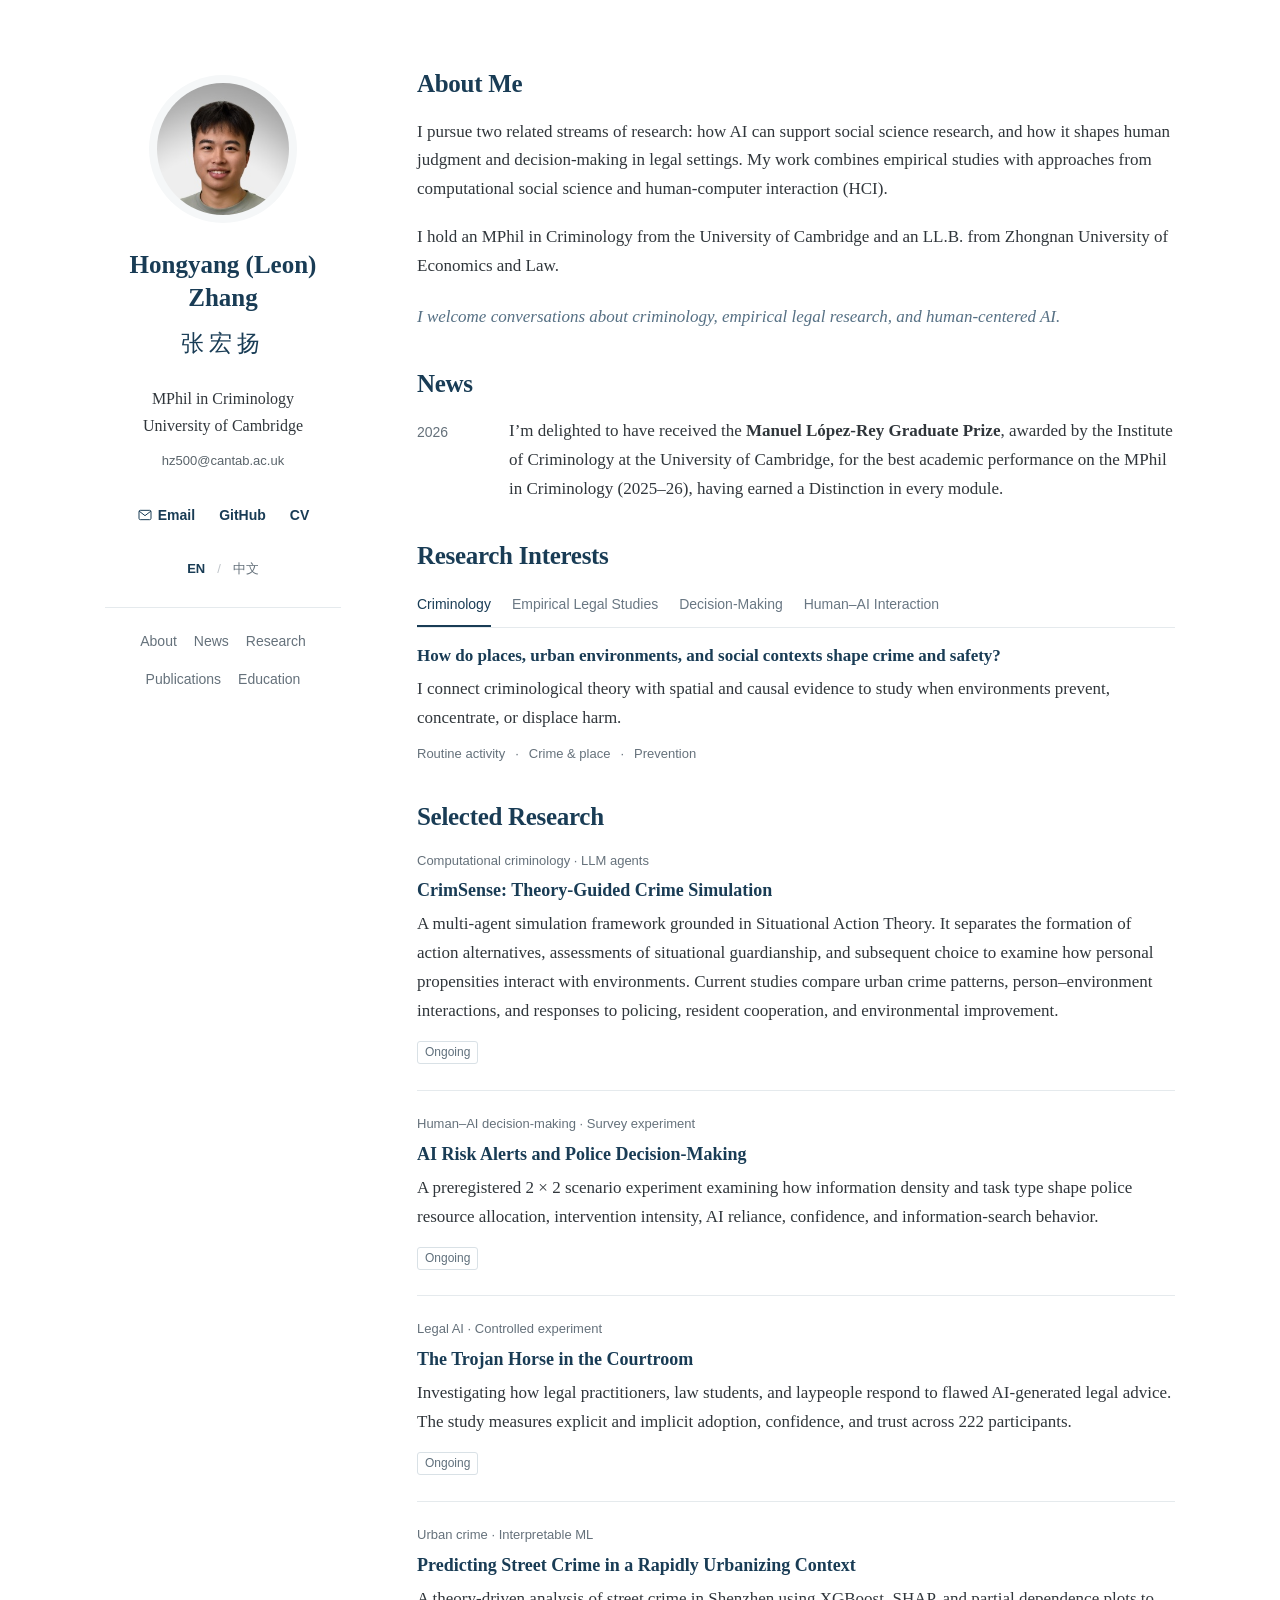
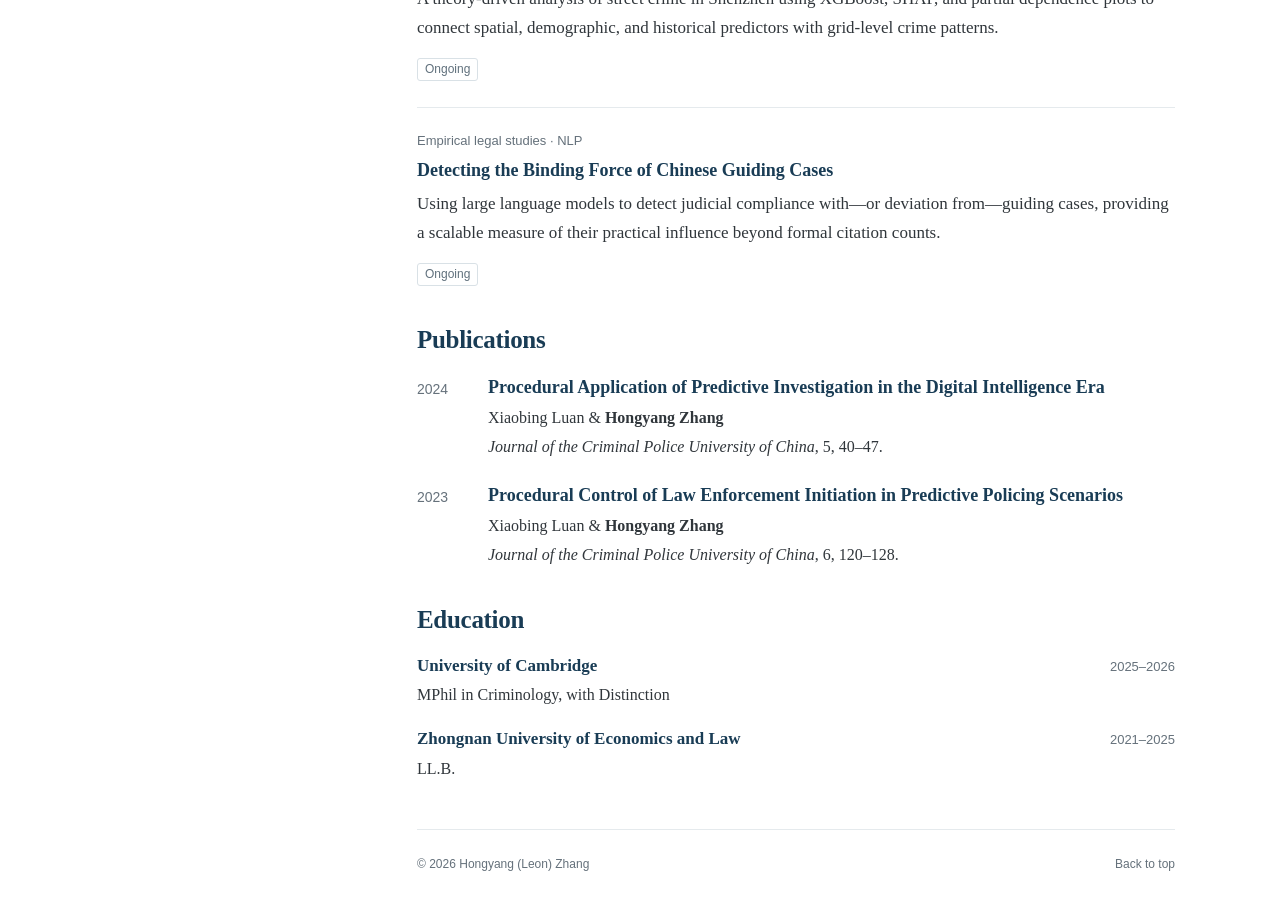
==== index.html @ f6851b29 "Revise research introduction and remove premature CrimSense news" ====
<!doctype html>
<html lang="en">
  <head>
    <meta charset="UTF-8" />
    <meta name="viewport" content="width=device-width, initial-scale=1.0" />
    <meta
      http-equiv="Content-Security-Policy"
      content="default-src 'self'; img-src 'self' data:; style-src 'self'; script-src 'self'; base-uri 'self'; object-src 'none'"
    />
    <meta
      name="description"
      content="Hongyang Leon Zhang (张宏扬), Cambridge MPhil in Criminology. Research in computational criminology, empirical legal studies, and human–AI interaction."
    />
    <meta name="author" content="Hongyang Leon Zhang (张宏扬)" />
    <meta name="robots" content="index, follow" />
    <meta name="theme-color" content="#ffffff" />
    <meta property="og:title" content="Hongyang Leon Zhang (张宏扬) | Academic Homepage" />
    <meta
      property="og:description"
      content="Hongyang Leon Zhang (张宏扬), Cambridge MPhil in Criminology. Research in computational criminology, empirical legal studies, and human–AI interaction."
    />
    <meta property="og:type" content="website" />
    <meta property="og:url" content="https://zhy1126.github.io/Hongyang-Leon-Zhang-Homepage/" />
    <title>Hongyang Leon Zhang (张宏扬) | Academic Homepage</title>
    <link rel="canonical" href="https://zhy1126.github.io/Hongyang-Leon-Zhang-Homepage/" />
    <link rel="icon" href="assets/favicon.svg" type="image/svg+xml" />
    <link rel="stylesheet" href="academic.css?v=20260930-1" />
    <script src="script.js?v=20260930-2" defer></script>
    <script type="application/ld+json">
      {
        "@context": "https://schema.org",
        "@type": "ProfilePage",
        "@id": "https://zhy1126.github.io/Hongyang-Leon-Zhang-Homepage/#profile",
        "url": "https://zhy1126.github.io/Hongyang-Leon-Zhang-Homepage/",
        "name": "Hongyang Leon Zhang (张宏扬) | Academic Homepage",
        "mainEntity": {
          "@type": "Person",
          "@id": "https://zhy1126.github.io/Hongyang-Leon-Zhang-Homepage/#person",
          "name": "Hongyang Leon Zhang",
          "alternateName": ["Hongyang (Leon) Zhang", "Hongyang Zhang", "张宏扬"],
          "url": "https://zhy1126.github.io/Hongyang-Leon-Zhang-Homepage/",
          "image": "https://zhy1126.github.io/Hongyang-Leon-Zhang-Homepage/assets/Hongyang_Zhang.jpg",
          "email": "hz500@cantab.ac.uk",
          "description": "Researcher in criminology, empirical legal studies, decision-making, and human–AI interaction.",
          "sameAs": ["https://github.com/zhy1126"],
          "alumniOf": [
            {"@type": "CollegeOrUniversity", "name": "University of Cambridge"},
            {"@type": "CollegeOrUniversity", "name": "Zhongnan University of Economics and Law"}
          ]
        }
      }
    </script>
  </head>
  <body id="top">
    <a class="skip-link" href="#main-content" data-i18n="skip">Skip to content</a>
    <div class="academic-layout">
      <aside class="profile" aria-label="Profile">
        <figure class="hero-portrait">
          <img class="profile-photo" src="assets/Hongyang_Zhang.jpg" alt="Portrait of Hongyang Leon Zhang" width="148" height="148" />
        </figure>
        <h1 data-i18n="hero.name">Hongyang (Leon) Zhang</h1>
        <p class="native-name" data-i18n="hero.native_name">张宏扬</p>
        <div class="profile-affiliation">
          <p data-i18n="education.cambridge_degree">MPhil in Criminology</p>
          <p data-i18n="education.cambridge_school">University of Cambridge</p>
        </div>
        <a class="email" href="mailto:hz500@cantab.ac.uk">hz500@cantab.ac.uk</a>
        <div class="profile-links">
          <a href="mailto:hz500@cantab.ac.uk" aria-label="Email Hongyang Zhang">
            <svg viewBox="0 0 24 24" aria-hidden="true"><rect x="3" y="5" width="18" height="14" rx="2" /><path d="m3 6 9 7 9-7" /></svg>
            <span data-i18n="hero.email_label">Email</span>
          </a>
          <a href="https://github.com/zhy1126" target="_blank" rel="noreferrer">GitHub</a>
          <a href="assets/Hongyang_Zhang_CV.pdf" target="_blank" rel="noreferrer" data-i18n="nav.cv">CV</a>
        </div>
        <div class="lang-switch" role="group" aria-label="Language">
          <button type="button" data-lang="en" class="is-active" aria-pressed="true">EN</button>
          <span aria-hidden="true">/</span>
          <button type="button" data-lang="zh" aria-pressed="false">中文</button>
        </div>
        <nav class="site-nav" aria-label="Main navigation">
          <a href="#about" data-i18n="nav.about">About</a>
          <a href="#news" data-i18n="nav.news">News</a>
          <a href="#research" data-i18n="nav.research">Research</a>
          <a href="#publications" data-i18n="nav.publications">Publications</a>
          <a href="#education" data-i18n="hero.education_label">Education</a>
        </nav>
      </aside>

      <main id="main-content">
        <section id="about" aria-labelledby="about-title">
          <h2 id="about-title" data-i18n="nav.about">About Me</h2>
          <p class="intro" data-i18n="about.lede">I pursue two related streams of research: how AI can support social science research, and how it shapes human judgment and decision-making in legal settings. My work combines empirical studies with approaches from computational social science and human-computer interaction (HCI).</p>
          <p data-i18n="about.body">I hold an MPhil in Criminology from the University of Cambridge and an LL.B. from Zhongnan University of Economics and Law.</p>
          <p class="welcome" data-i18n="contact.body">I welcome conversations about criminology, empirical legal research, and human-centered AI.</p>
        </section>

        <section id="news" aria-labelledby="news-title">
          <h2 id="news-title" data-i18n="nav.news">News</h2>
          <div class="dated-row news-entry">
            <time datetime="2026">2026</time>
            <p data-i18n="news.prize.text">I’m delighted to have received the <strong>Manuel López-Rey Graduate Prize</strong>, awarded by the Institute of Criminology at the University of Cambridge, for the best academic performance on the MPhil in Criminology (2025–26), having earned a Distinction in every module.</p>
          </div>
        </section>

        <section id="interests" aria-labelledby="interests-title">
          <h2 id="interests-title" data-i18n="commons.index">Research Interests</h2>
          <div class="interest-stops" role="group" aria-label="Research interests">
            <button type="button" data-commons-theme="criminology" class="is-active" aria-pressed="true" data-i18n="commons.node.criminology">Criminology</button>
            <button type="button" data-commons-theme="law" aria-pressed="false" data-i18n="commons.node.law">Empirical Legal Studies</button>
            <button type="button" data-commons-theme="decision" aria-pressed="false" data-i18n="commons.node.decision">Decision-Making</button>
            <button type="button" data-commons-theme="hai" aria-pressed="false" data-i18n="commons.node.hai">Human–AI Interaction</button>
          </div>
          <div class="interest-story" aria-live="polite">
            <h3 id="commons-question">How do places, urban environments, and social contexts shape crime and safety?</h3>
            <p id="commons-description">I connect criminological theory with spatial and causal evidence to study when environments prevent, concentrate, or displace harm.</p>
            <div id="commons-tags" class="commons-tags" aria-label="Related concepts"><span>Routine activity</span><span>Crime &amp; place</span><span>Prevention</span></div>
          </div>
        </section>

        <section id="research" aria-labelledby="research-title">
          <h2 id="research-title" data-i18n="research.title">Selected Research</h2>
          <div class="research-list">
            <article class="research-entry" id="crimsense">
              <p class="entry-type" data-i18n="project.crimsense.kicker">Computational criminology · LLM agents</p>
              <h3 data-i18n="project.crimsense.title">CrimSense: Theory-Guided Crime Simulation</h3>
              <p data-i18n="project.crimsense.body">A multi-agent simulation framework grounded in Situational Action Theory. It separates the formation of action alternatives, assessments of situational guardianship, and subsequent choice to examine how personal propensities interact with environments. Current studies compare urban crime patterns, person–environment interactions, and responses to policing, resident cooperation, and environmental improvement.</p>
              <span class="status" data-i18n="project.status">Ongoing</span>
            </article>
            <article class="research-entry">
              <p class="entry-type" data-i18n="project.one.kicker">Human–AI decision-making · Survey experiment</p>
              <h3 data-i18n="project.one.title">AI Risk Alerts and Police Decision-Making</h3>
              <p data-i18n="project.one.body">A preregistered 2 × 2 scenario experiment examining how information density and task type shape police resource allocation, intervention intensity, AI reliance, confidence, and information-search behavior.</p>
              <span class="status" data-i18n="project.status">Ongoing</span>
            </article>
            <article class="research-entry">
              <p class="entry-type" data-i18n="project.two.kicker">Legal AI · Controlled experiment</p>
              <h3 data-i18n="project.two.title">The Trojan Horse in the Courtroom</h3>
              <p data-i18n="project.two.body">Investigating how legal practitioners, law students, and laypeople respond to flawed AI-generated legal advice. The study measures explicit and implicit adoption, confidence, and trust across 222 participants.</p>
              <span class="status" data-i18n="project.status">Ongoing</span>
            </article>
            <article class="research-entry">
              <p class="entry-type" data-i18n="project.three.kicker">Urban crime · Interpretable ML</p>
              <h3 data-i18n="project.three.title">Predicting Street Crime in a Rapidly Urbanizing Context</h3>
              <p data-i18n="project.three.body">A theory-driven analysis of street crime in Shenzhen using XGBoost, SHAP, and partial dependence plots to connect spatial, demographic, and historical predictors with grid-level crime patterns.</p>
              <span class="status" data-i18n="project.status">Ongoing</span>
            </article>
            <article class="research-entry">
              <p class="entry-type" data-i18n="project.four.kicker">Empirical legal studies · NLP</p>
              <h3 data-i18n="project.four.title">Detecting the Binding Force of Chinese Guiding Cases</h3>
              <p data-i18n="project.four.body">Using large language models to detect judicial compliance with—or deviation from—guiding cases, providing a scalable measure of their practical influence beyond formal citation counts.</p>
              <span class="status" data-i18n="project.status">Ongoing</span>
            </article>
          </div>
        </section>

        <section id="publications" aria-labelledby="publications-title">
          <h2 id="publications-title" data-i18n="nav.publications">Publications</h2>
          <ol class="publication-list">
            <li class="dated-row">
              <time datetime="2024">2024</time>
              <div>
                <h3 data-i18n="publication.one.title">Procedural Application of Predictive Investigation in the Digital Intelligence Era</h3>
                <p class="pub-authors" data-i18n="publication.one.authors">Xiaobing Luan &amp; <strong>Hongyang Zhang</strong></p>
                <p data-i18n="publication.one.venue"><em>Journal of the Criminal Police University of China</em>, 5, 40–47.</p>
              </div>
            </li>
            <li class="dated-row">
              <time datetime="2023">2023</time>
              <div>
                <h3 data-i18n="publication.two.title">Procedural Control of Law Enforcement Initiation in Predictive Policing Scenarios</h3>
                <p class="pub-authors" data-i18n="publication.two.authors">Xiaobing Luan &amp; <strong>Hongyang Zhang</strong></p>
                <p data-i18n="publication.two.venue"><em>Journal of the Criminal Police University of China</em>, 6, 120–128.</p>
              </div>
            </li>
          </ol>
        </section>

        <section id="education" aria-labelledby="education-title">
          <h2 id="education-title" data-i18n="hero.education_label">Education</h2>
          <div class="education-row">
            <div><h3 data-i18n="education.cambridge_school">University of Cambridge</h3><p><span data-i18n="education.cambridge_degree">MPhil in Criminology</span>, <span data-i18n="education.cambridge_distinction">with Distinction</span></p></div>
            <span class="years">2025–2026</span>
          </div>
          <div class="education-row">
            <div><h3 data-i18n="education.zuel_school">Zhongnan University of Economics and Law</h3><p data-i18n="education.zuel_degree">LL.B.</p></div>
            <span class="years">2021–2025</span>
          </div>
        </section>
        <footer>
          <p>© <span id="current-year">2026</span> Hongyang (Leon) Zhang</p>
          <button type="button" id="back-to-top" data-i18n="footer.back">Back to top</button>
        </footer>
      </main>
    </div>
  </body>
</html>
---- academic.css ----
:root {
  color-scheme: light;
  --ink: #30363b;
  --heading: #193c55;
  --link: #266b91;
  --muted: #65717b;
  --line: #e5eaed;
  --serif: "Iowan Old Style", "Palatino Linotype", "Book Antiqua", Palatino, Georgia, serif;
  --sans: -apple-system, BlinkMacSystemFont, "Segoe UI", sans-serif;
}
* { box-sizing: border-box; }
html { scroll-behavior: smooth; scroll-padding-top: 35px; }
body { margin: 0; background: #fff; color: var(--ink); font-family: var(--serif); font-size: 17px; line-height: 1.7; -webkit-font-smoothing: antialiased; }
html[lang="zh-CN"] { --serif: "Songti SC", "Noto Serif SC", STSong, Georgia, serif; --sans: "PingFang SC", "Microsoft YaHei", sans-serif; }
button, a { -webkit-tap-highlight-color: transparent; }
a { color: var(--link); text-decoration: none; text-underline-offset: 4px; }
a:hover { text-decoration: underline; }
a:focus-visible, button:focus-visible { outline: 2px solid var(--link); outline-offset: 5px; border-radius: 2px; }
button { font: inherit; cursor: pointer; }
p { margin: 0 0 19px; }
h1, h2, h3 { color: var(--heading); }
h1, h2 { font-weight: 650; }
h2 { margin: 0 0 17px; font-size: 25px; line-height: 1.3; letter-spacing: -.3px; }
h3 { margin: 0 0 7px; font-size: 18px; line-height: 1.45; font-weight: 600; }
strong { font-weight: 650; }
.academic-layout { width: min(1070px, calc(100% - 88px)); margin: 68px auto 0; display: grid; grid-template-columns: 236px minmax(0, 1fr); gap: 76px; align-items: start; }
.profile { position: sticky; top: 64px; text-align: center; padding-top: 7px; }
.hero-portrait { margin: 0 0 25px; }
.profile-photo { display: block; width: 148px; height: 148px; padding: 8px; border-radius: 50%; object-fit: cover; object-position: 50% 0%; margin: 0 auto; background: #f5f7f8; }
.profile h1 { font-size: 25px; line-height: 1.32; margin: 0 auto 10px; max-width: 235px; }
.native-name { color: var(--heading); font-family: "Songti SC", STSong, Georgia, serif; font-size: 23px; letter-spacing: 5px; margin-bottom: 22px; }
html[lang="zh-CN"] .profile h1 { letter-spacing: 3px; }
html[lang="zh-CN"] .native-name { font-family: var(--serif); font-size: 17px; letter-spacing: 0; }
.profile-affiliation { font-size: 16px; margin-bottom: 7px; }
.profile-affiliation p { margin: 0; }
.email { color: #59636a; font-family: var(--sans); font-size: 13px; overflow-wrap: anywhere; }
.profile-links { display: flex; justify-content: center; align-items: center; gap: 24px; margin: 25px 0 23px; font: 600 14px/1.4 var(--sans); }
.profile-links a { color: var(--heading); display: inline-flex; align-items: center; gap: 5px; min-height: 30px; }
.profile-links svg { width: 16px; height: 16px; fill: none; stroke: currentColor; stroke-width: 1.5; }
.lang-switch { display: flex; align-items: center; justify-content: center; gap: 8px; color: #c0c5ca; font: 13px/1.5 var(--sans); }
.lang-switch button { border: 0; padding: 5px 4px; background: none; color: var(--muted); min-height: 30px; }
.lang-switch .is-active { color: var(--heading); font-weight: 650; }
.site-nav { display: flex; flex-wrap: wrap; justify-content: center; column-gap: 17px; row-gap: 7px; margin: 24px auto 0; padding: 18px 0 0; border-top: 1px solid var(--line); font: 14px/1.6 var(--sans); }
.site-nav a { color: var(--muted); padding: 4px 0; }
.site-nav a:hover { color: var(--heading); }
main { min-width: 0; }
section { margin: 0 0 36px; }
.welcome { color: #567084; font-style: italic; margin: 22px 0 0; }
.dated-row { display: grid; grid-template-columns: 53px minmax(0, 1fr); gap: 18px; }
.dated-row time { color: var(--muted); font: 14px/1.8 var(--sans); padding-top: 3px; }
.dated-row p { margin-bottom: 0; }
.interest-stops { display: flex; flex-wrap: wrap; column-gap: 21px; row-gap: 7px; border-bottom: 1px solid var(--line); margin: -2px 0 16px; }
.interest-stops button { padding: 6px 0 10px; border: 0; border-bottom: 2px solid transparent; background: none; color: #697783; font: 14px/1.5 var(--sans); }
.interest-stops button br { display: none; }
.interest-stops button:hover, .interest-stops button.is-active { color: var(--heading); }
.interest-stops button.is-active { border-bottom-color: var(--heading); }
.interest-story h3 { font-size: 17px; font-weight: 550; }
.interest-story p { margin-bottom: 10px; }
.commons-tags { display: flex; flex-wrap: wrap; gap: 0 10px; color: var(--muted); font: 13px/1.7 var(--sans); }
.commons-tags span + span::before { content: "·"; margin-right: 10px; }
.research-entry { margin: 0 0 23px; padding-bottom: 24px; border-bottom: 1px solid var(--line); }
.research-entry:last-child { margin-bottom: 0; padding-bottom: 0; border: 0; }
.entry-type { color: var(--muted); font: 13px/1.6 var(--sans); margin: 0 0 6px; }
.research-entry p:not(.entry-type) { margin: 0 0 11px; }
.status { display: inline-block; color: #60707c; border: 1px solid #d9e1e6; border-radius: 3px; font: 12px/1.6 var(--sans); padding: 1px 7px; }
.publication-list { list-style: none; padding: 0; margin: 0; }
.publication-list li + li { margin-top: 23px; }
.publication-list h3 { margin-bottom: 6px; }
.publication-list p { font-size: 16px; line-height: 1.55; }
.publication-list .pub-authors { margin-bottom: 4px; }
.education-row { display: flex; justify-content: space-between; gap: 22px; align-items: baseline; margin-bottom: 19px; }
.education-row h3 { font-size: 17px; margin-bottom: 3px; }
.education-row p { margin: 0; font-size: 16px; }
.years { font: 13px/1.6 var(--sans); color: var(--muted); white-space: nowrap; }
footer { border-top: 1px solid var(--line); margin: 47px 0 0; padding: 20px 0 31px; display: flex; justify-content: space-between; align-items: center; gap: 16px; font: 12px/1.6 var(--sans); color: var(--muted); }
footer p { margin: 0; }
footer button { border: 0; background: none; color: var(--muted); padding: 5px 0; }
.skip-link { position: absolute; left: 12px; top: -100px; padding: 10px 20px; background: white; z-index: 10; }
.skip-link:focus { top: 10px; }
@media (min-width: 1440px) { .academic-layout { margin-top: 84px; } }
@media (max-width: 1000px) { .academic-layout { width: calc(100% - 60px); grid-template-columns: 210px minmax(0, 1fr); gap: 44px; margin-top: 48px; } .profile { top: 40px; } .profile h1 { font-size: 23px; } }
@media (max-width: 760px) {
  .academic-layout { width: min(620px, calc(100% - 40px)); display: block; margin-top: 32px; }
  .profile { position: static; padding: 0 0 28px; margin-bottom: 32px; border-bottom: 1px solid var(--line); }
  .profile-photo { width: 116px; height: 116px; padding: 6px; }
  .hero-portrait { margin-bottom: 17px; }
  .profile h1 { max-width: none; font-size: 26px; }
  .native-name { font-size: 21px; margin-bottom: 15px; }
  .profile-links { margin: 16px 0 8px; }
  .site-nav { border: 0; margin-top: 10px; padding-top: 0; }
  h2 { font-size: 23px; }
  body { font-size: 16px; line-height: 1.75; }
  section { margin-bottom: 32px; }
  .dated-row { grid-template-columns: 43px minmax(0, 1fr); gap: 12px; }
  .interest-stops { column-gap: 17px; }
  .education-row { flex-direction: column; gap: 3px; }
  .years { order: -1; }
  footer { flex-wrap: wrap; margin-top: 30px; }
}
@media (prefers-reduced-motion: reduce) { html { scroll-behavior: auto; } }

/* Dates remain aligned when a news item includes a month. */
#news .dated-row { grid-template-columns: 74px minmax(0, 1fr); }
.news-entry + .news-entry { margin-top: 16px; }
.research-entry { scroll-margin-top: 35px; }
@media (max-width: 760px) {
  #news .dated-row { grid-template-columns: 64px minmax(0, 1fr); }
  .lang-switch button, .profile-links a, .site-nav a { min-height: 44px; }
  .site-nav a { display: inline-flex; align-items: center; }
  .interest-stops button { min-height: 44px; }
}
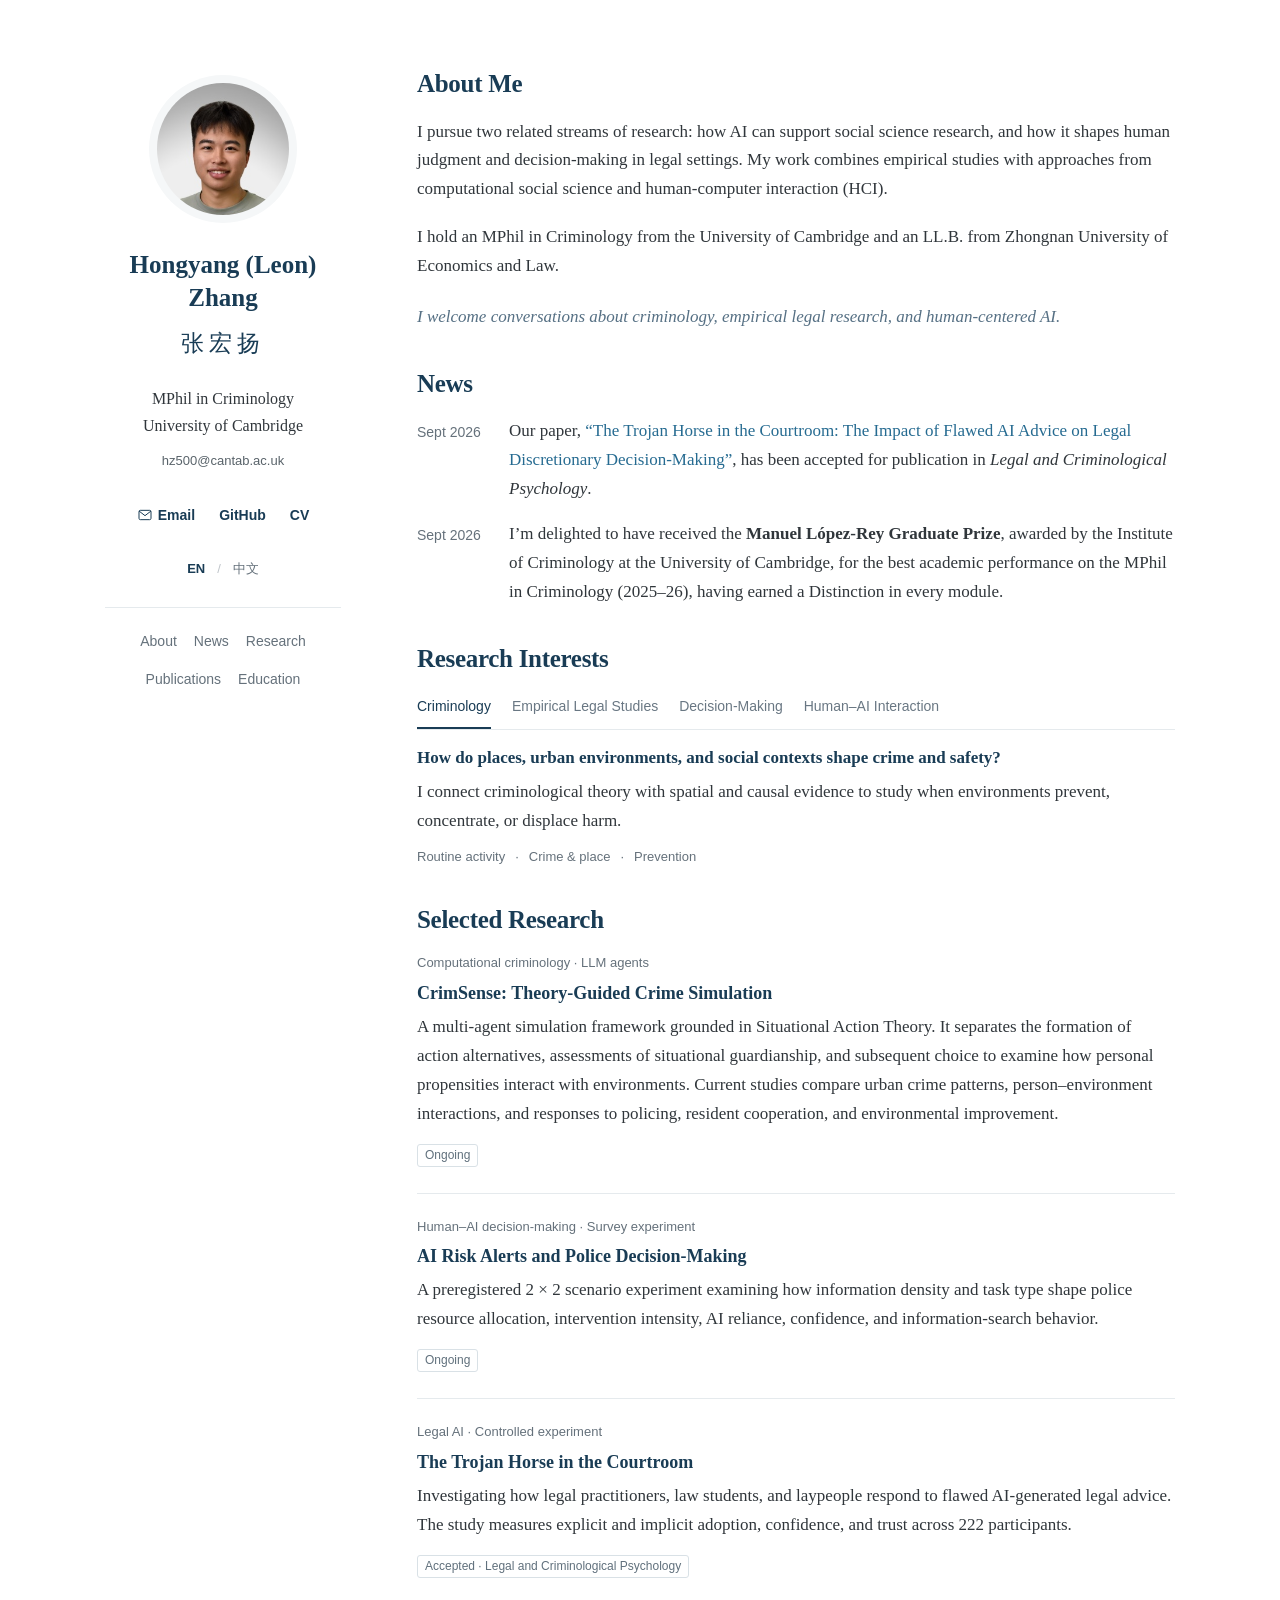
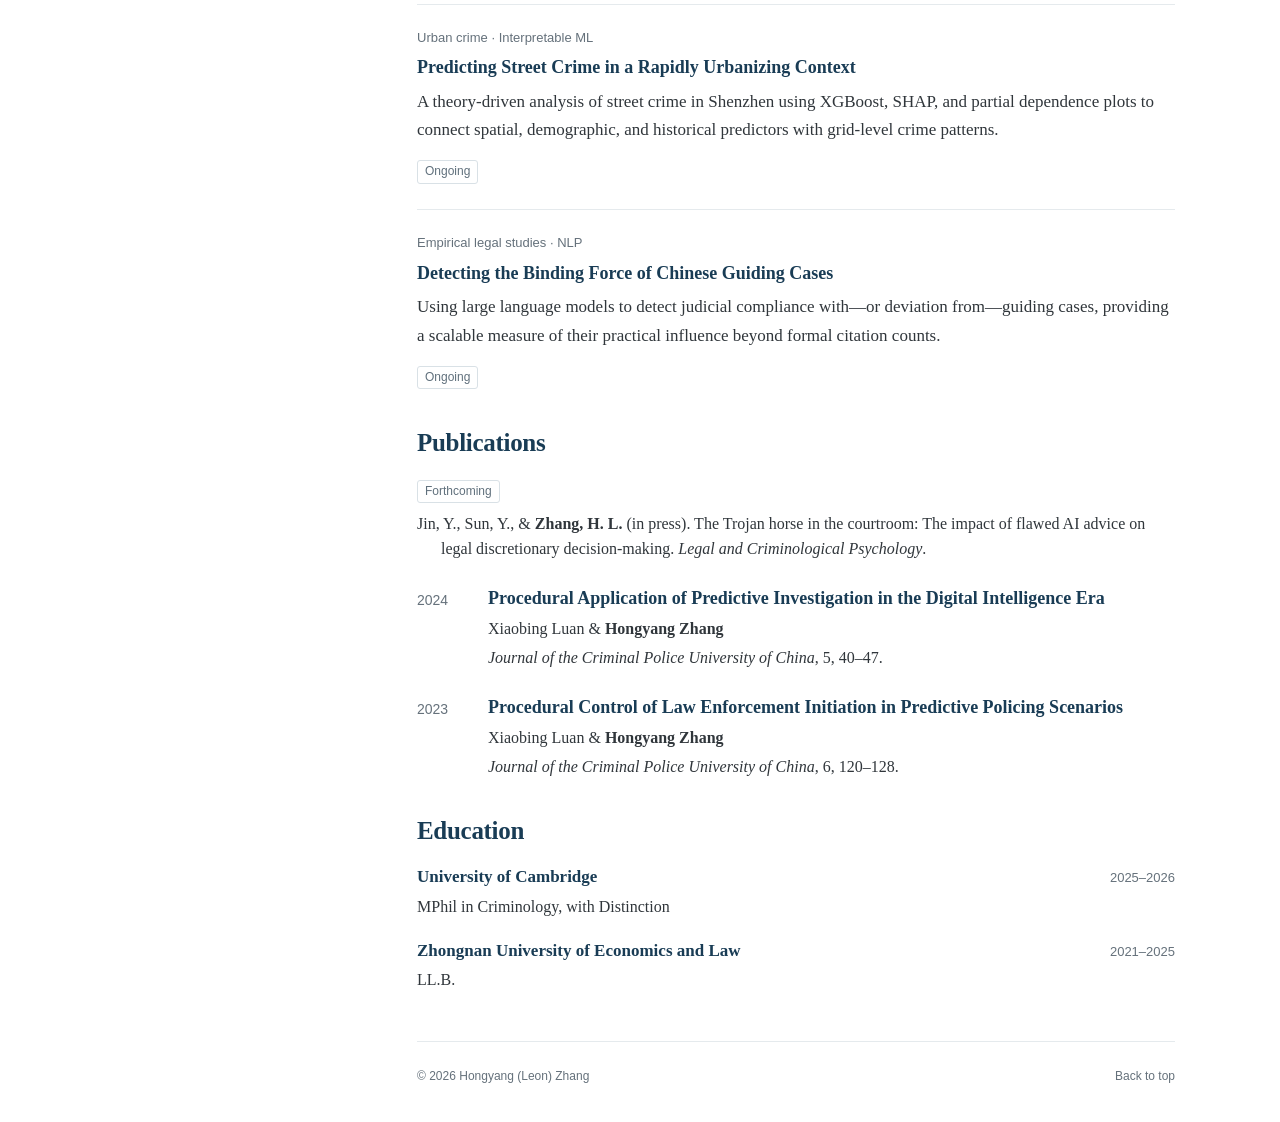
==== commit 0e6516d2: "Add accepted LCP paper and September news" ====
--- a/index.html
+++ b/index.html
@@ -24,8 +24,8 @@
     <title>Hongyang Leon Zhang (张宏扬) | Academic Homepage</title>
     <link rel="canonical" href="https://zhy1126.github.io/Hongyang-Leon-Zhang-Homepage/" />
     <link rel="icon" href="assets/favicon.svg" type="image/svg+xml" />
-    <link rel="stylesheet" href="academic.css?v=20260930-1" />
-    <script src="script.js?v=20260930-2" defer></script>
+    <link rel="stylesheet" href="academic.css?v=20260930-3" />
+    <script src="script.js?v=20260930-3" defer></script>
     <script type="application/ld+json">
       {
         "@context": "https://schema.org",
@@ -98,7 +98,11 @@
         <section id="news" aria-labelledby="news-title">
           <h2 id="news-title" data-i18n="nav.news">News</h2>
           <div class="dated-row news-entry">
-            <time datetime="2026">2026</time>
+            <time datetime="2026-09" data-i18n="news.acceptance.date">Sept 2026</time>
+            <p data-i18n="news.acceptance.text">Our paper, <a href="#publication-trojan-horse">“The Trojan Horse in the Courtroom: The Impact of Flawed AI Advice on Legal Discretionary Decision-Making”</a>, has been accepted for publication in <em>Legal and Criminological Psychology</em>.</p>
+          </div>
+          <div class="dated-row news-entry">
+            <time datetime="2026-09" data-i18n="news.prize.date">Sept 2026</time>
             <p data-i18n="news.prize.text">I’m delighted to have received the <strong>Manuel López-Rey Graduate Prize</strong>, awarded by the Institute of Criminology at the University of Cambridge, for the best academic performance on the MPhil in Criminology (2025–26), having earned a Distinction in every module.</p>
           </div>
         </section>
@@ -137,7 +141,7 @@
               <p class="entry-type" data-i18n="project.two.kicker">Legal AI · Controlled experiment</p>
               <h3 data-i18n="project.two.title">The Trojan Horse in the Courtroom</h3>
               <p data-i18n="project.two.body">Investigating how legal practitioners, law students, and laypeople respond to flawed AI-generated legal advice. The study measures explicit and implicit adoption, confidence, and trust across 222 participants.</p>
-              <span class="status" data-i18n="project.status">Ongoing</span>
+              <span class="status" data-i18n="project.two.status">Accepted · Legal and Criminological Psychology</span>
             </article>
             <article class="research-entry">
               <p class="entry-type" data-i18n="project.three.kicker">Urban crime · Interpretable ML</p>
@@ -157,6 +161,10 @@
         <section id="publications" aria-labelledby="publications-title">
           <h2 id="publications-title" data-i18n="nav.publications">Publications</h2>
           <ol class="publication-list">
+            <li class="forthcoming-publication" id="publication-trojan-horse">
+              <span class="status" data-i18n="publication.forthcoming">Forthcoming</span>
+              <p class="apa-reference" lang="en">Jin, Y., Sun, Y., &amp; <strong>Zhang, H. L.</strong> (in press). The Trojan horse in the courtroom: The impact of flawed AI advice on legal discretionary decision-making. <em>Legal and Criminological Psychology</em>.</p>
+            </li>
             <li class="dated-row">
               <time datetime="2024">2024</time>
               <div>
--- a/academic.css
+++ b/academic.css
@@ -68,6 +68,8 @@
 .publication-list h3 { margin-bottom: 6px; }
 .publication-list p { font-size: 16px; line-height: 1.55; }
 .publication-list .pub-authors { margin-bottom: 4px; }
+.forthcoming-publication .status { margin-bottom: 9px; }
+.publication-list .apa-reference { margin: 0; padding-left: 1.5em; text-indent: -1.5em; }
 .education-row { display: flex; justify-content: space-between; gap: 22px; align-items: baseline; margin-bottom: 19px; }
 .education-row h3 { font-size: 17px; margin-bottom: 3px; }
 .education-row p { margin: 0; font-size: 16px; }
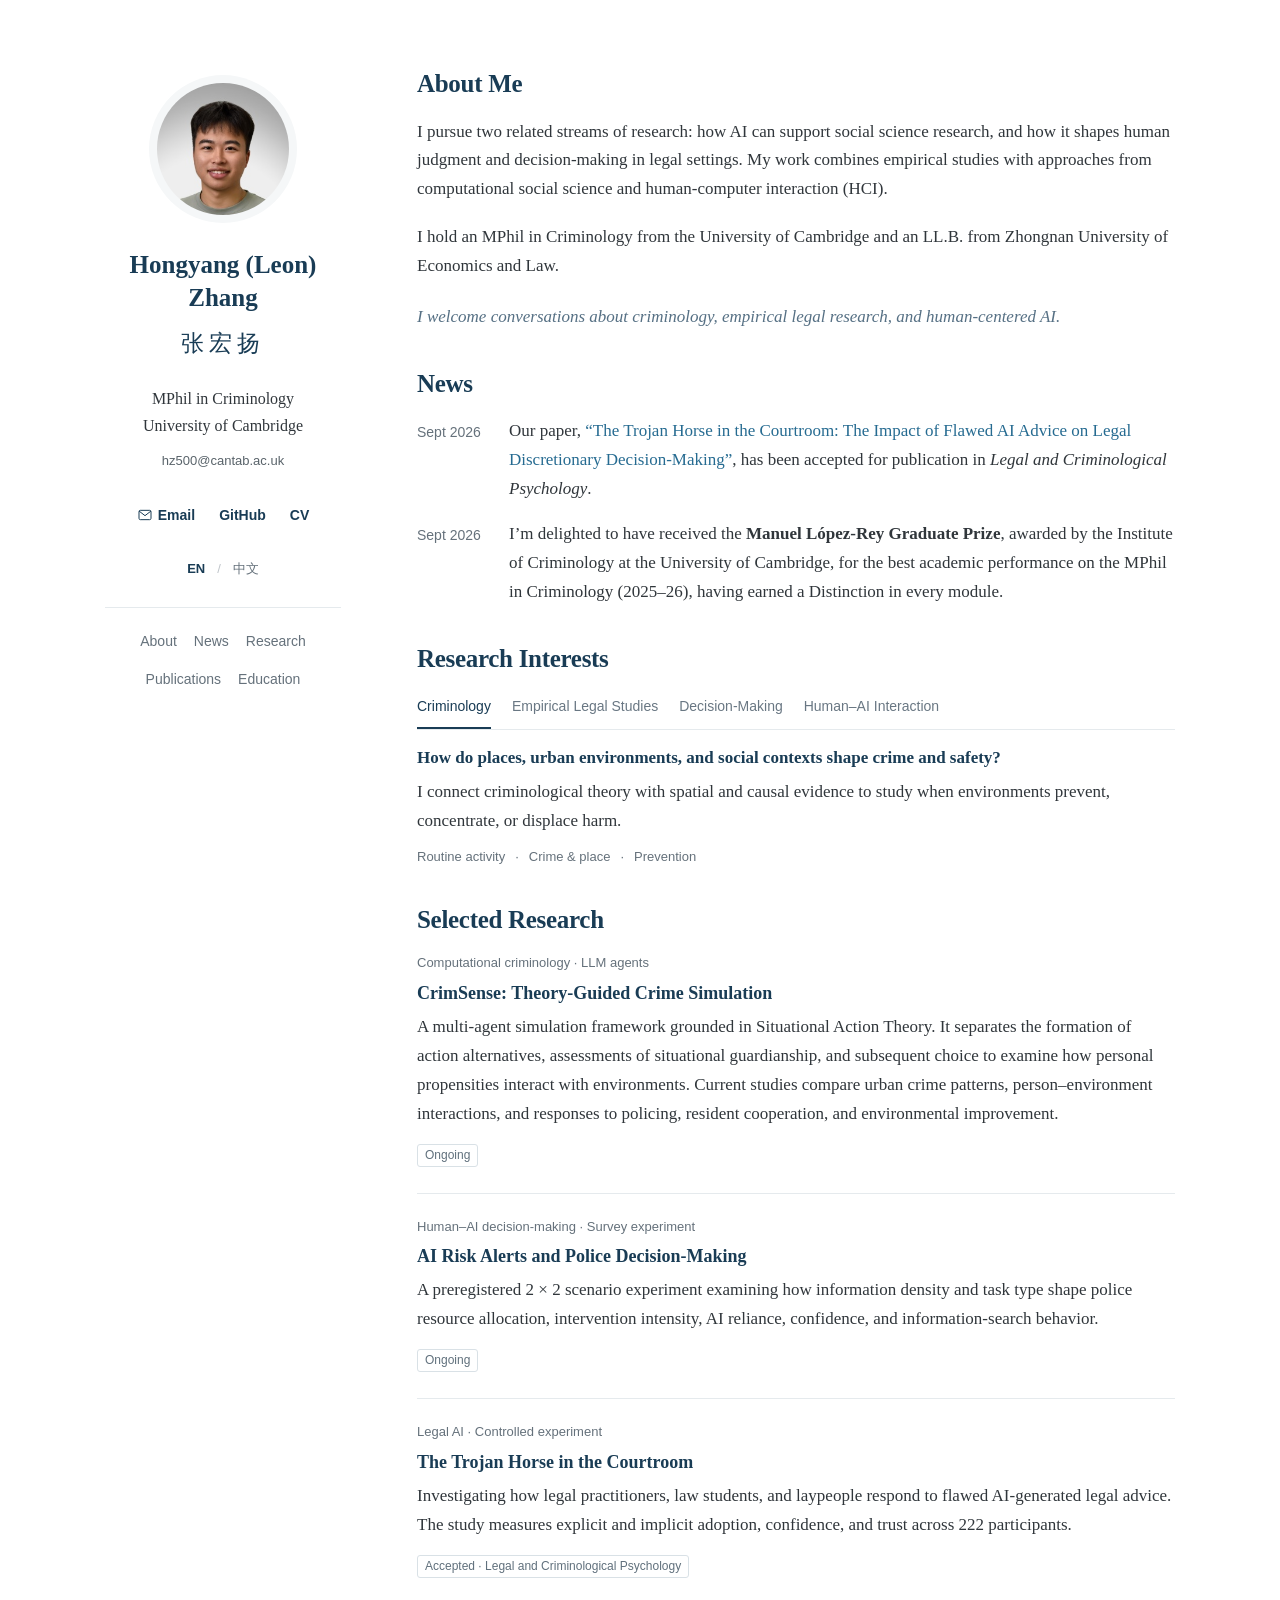
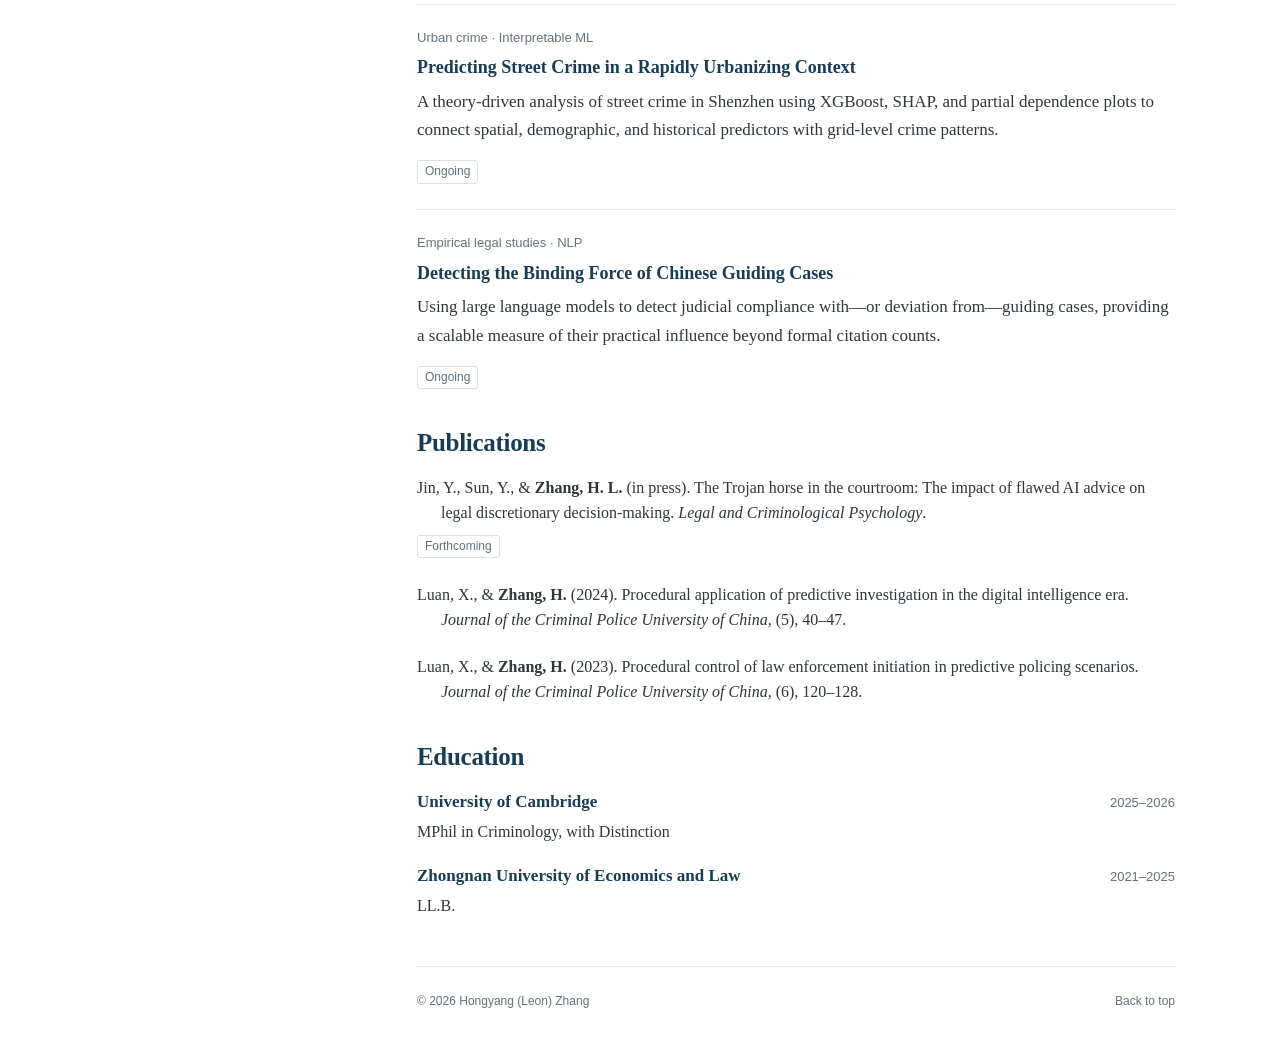
==== commit 3eb327fd: "Unify publication entries in APA citation layout" ====
--- a/index.html
+++ b/index.html
@@ -24,8 +24,8 @@
     <title>Hongyang Leon Zhang (张宏扬) | Academic Homepage</title>
     <link rel="canonical" href="https://zhy1126.github.io/Hongyang-Leon-Zhang-Homepage/" />
     <link rel="icon" href="assets/favicon.svg" type="image/svg+xml" />
-    <link rel="stylesheet" href="academic.css?v=20260930-3" />
-    <script src="script.js?v=20260930-3" defer></script>
+    <link rel="stylesheet" href="academic.css?v=20260930-4" />
+    <script src="script.js?v=20260930-4" defer></script>
     <script type="application/ld+json">
       {
         "@context": "https://schema.org",
@@ -161,25 +161,15 @@
         <section id="publications" aria-labelledby="publications-title">
           <h2 id="publications-title" data-i18n="nav.publications">Publications</h2>
           <ol class="publication-list">
-            <li class="forthcoming-publication" id="publication-trojan-horse">
+            <li id="publication-trojan-horse">
+              <p class="apa-reference" lang="en">Jin, Y., Sun, Y., &amp; <strong>Zhang, H. L.</strong> (in press). The Trojan horse in the courtroom: The impact of flawed AI advice on legal discretionary decision-making. <em>Legal and Criminological Psychology</em>.</p>
               <span class="status" data-i18n="publication.forthcoming">Forthcoming</span>
-              <p class="apa-reference" lang="en">Jin, Y., Sun, Y., &amp; <strong>Zhang, H. L.</strong> (in press). The Trojan horse in the courtroom: The impact of flawed AI advice on legal discretionary decision-making. <em>Legal and Criminological Psychology</em>.</p>
             </li>
-            <li class="dated-row">
-              <time datetime="2024">2024</time>
-              <div>
-                <h3 data-i18n="publication.one.title">Procedural Application of Predictive Investigation in the Digital Intelligence Era</h3>
-                <p class="pub-authors" data-i18n="publication.one.authors">Xiaobing Luan &amp; <strong>Hongyang Zhang</strong></p>
-                <p data-i18n="publication.one.venue"><em>Journal of the Criminal Police University of China</em>, 5, 40–47.</p>
-              </div>
+            <li>
+              <p class="apa-reference" data-i18n="publication.one.reference">Luan, X., &amp; <strong>Zhang, H.</strong> (2024). Procedural application of predictive investigation in the digital intelligence era. <em>Journal of the Criminal Police University of China</em>, (5), 40–47.</p>
             </li>
-            <li class="dated-row">
-              <time datetime="2023">2023</time>
-              <div>
-                <h3 data-i18n="publication.two.title">Procedural Control of Law Enforcement Initiation in Predictive Policing Scenarios</h3>
-                <p class="pub-authors" data-i18n="publication.two.authors">Xiaobing Luan &amp; <strong>Hongyang Zhang</strong></p>
-                <p data-i18n="publication.two.venue"><em>Journal of the Criminal Police University of China</em>, 6, 120–128.</p>
-              </div>
+            <li>
+              <p class="apa-reference" data-i18n="publication.two.reference">Luan, X., &amp; <strong>Zhang, H.</strong> (2023). Procedural control of law enforcement initiation in predictive policing scenarios. <em>Journal of the Criminal Police University of China</em>, (6), 120–128.</p>
             </li>
           </ol>
         </section>
--- a/academic.css
+++ b/academic.css
@@ -65,10 +65,8 @@
 .status { display: inline-block; color: #60707c; border: 1px solid #d9e1e6; border-radius: 3px; font: 12px/1.6 var(--sans); padding: 1px 7px; }
 .publication-list { list-style: none; padding: 0; margin: 0; }
 .publication-list li + li { margin-top: 23px; }
-.publication-list h3 { margin-bottom: 6px; }
 .publication-list p { font-size: 16px; line-height: 1.55; }
-.publication-list .pub-authors { margin-bottom: 4px; }
-.forthcoming-publication .status { margin-bottom: 9px; }
+.publication-list .status { margin-top: 9px; }
 .publication-list .apa-reference { margin: 0; padding-left: 1.5em; text-indent: -1.5em; }
 .education-row { display: flex; justify-content: space-between; gap: 22px; align-items: baseline; margin-bottom: 19px; }
 .education-row h3 { font-size: 17px; margin-bottom: 3px; }
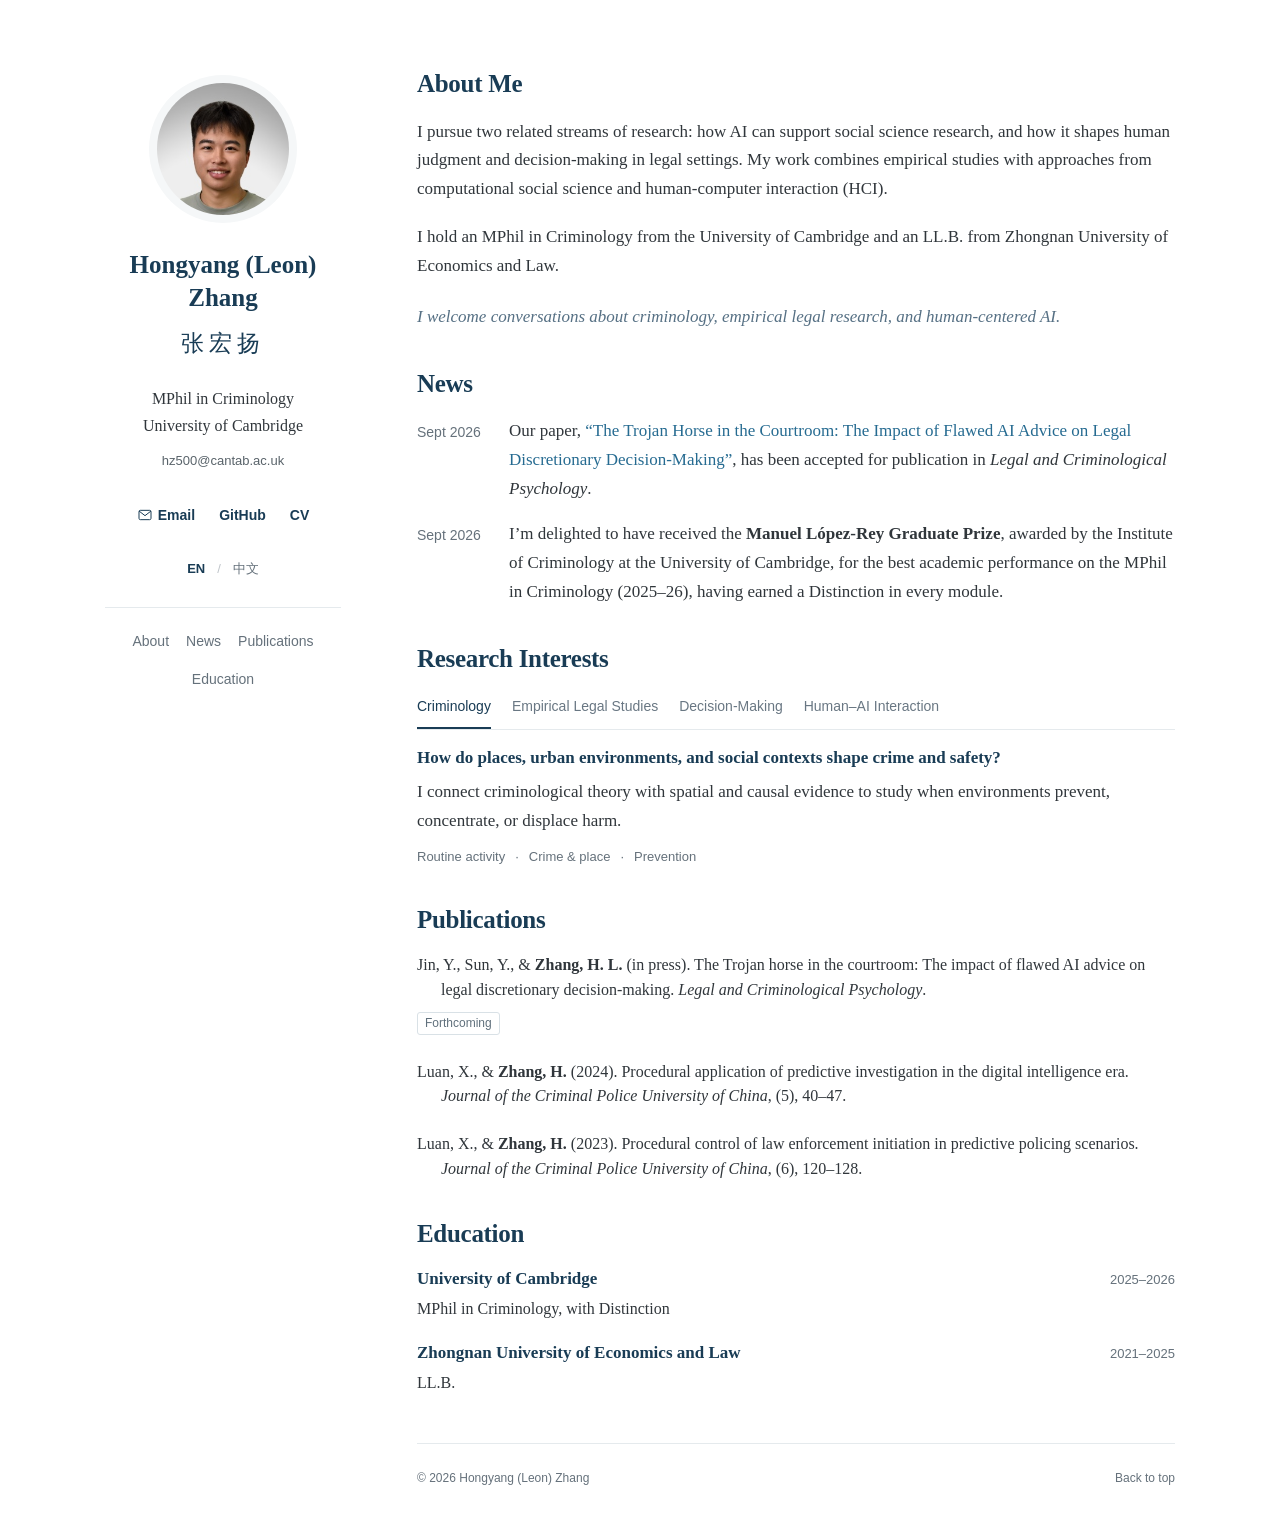
==== commit b6f4747e: "Take Selected Research section offline pending redesign" ====
--- a/index.html
+++ b/index.html
@@ -24,8 +24,8 @@
     <title>Hongyang Leon Zhang (张宏扬) | Academic Homepage</title>
     <link rel="canonical" href="https://zhy1126.github.io/Hongyang-Leon-Zhang-Homepage/" />
     <link rel="icon" href="assets/favicon.svg" type="image/svg+xml" />
-    <link rel="stylesheet" href="academic.css?v=20260930-4" />
-    <script src="script.js?v=20260930-4" defer></script>
+    <link rel="stylesheet" href="academic.css?v=20260930-5" />
+    <script src="script.js?v=20260930-5" defer></script>
     <script type="application/ld+json">
       {
         "@context": "https://schema.org",
@@ -81,7 +81,6 @@
         <nav class="site-nav" aria-label="Main navigation">
           <a href="#about" data-i18n="nav.about">About</a>
           <a href="#news" data-i18n="nav.news">News</a>
-          <a href="#research" data-i18n="nav.research">Research</a>
           <a href="#publications" data-i18n="nav.publications">Publications</a>
           <a href="#education" data-i18n="hero.education_label">Education</a>
         </nav>
@@ -122,42 +121,6 @@
           </div>
         </section>
 
-        <section id="research" aria-labelledby="research-title">
-          <h2 id="research-title" data-i18n="research.title">Selected Research</h2>
-          <div class="research-list">
-            <article class="research-entry" id="crimsense">
-              <p class="entry-type" data-i18n="project.crimsense.kicker">Computational criminology · LLM agents</p>
-              <h3 data-i18n="project.crimsense.title">CrimSense: Theory-Guided Crime Simulation</h3>
-              <p data-i18n="project.crimsense.body">A multi-agent simulation framework grounded in Situational Action Theory. It separates the formation of action alternatives, assessments of situational guardianship, and subsequent choice to examine how personal propensities interact with environments. Current studies compare urban crime patterns, person–environment interactions, and responses to policing, resident cooperation, and environmental improvement.</p>
-              <span class="status" data-i18n="project.status">Ongoing</span>
-            </article>
-            <article class="research-entry">
-              <p class="entry-type" data-i18n="project.one.kicker">Human–AI decision-making · Survey experiment</p>
-              <h3 data-i18n="project.one.title">AI Risk Alerts and Police Decision-Making</h3>
-              <p data-i18n="project.one.body">A preregistered 2 × 2 scenario experiment examining how information density and task type shape police resource allocation, intervention intensity, AI reliance, confidence, and information-search behavior.</p>
-              <span class="status" data-i18n="project.status">Ongoing</span>
-            </article>
-            <article class="research-entry">
-              <p class="entry-type" data-i18n="project.two.kicker">Legal AI · Controlled experiment</p>
-              <h3 data-i18n="project.two.title">The Trojan Horse in the Courtroom</h3>
-              <p data-i18n="project.two.body">Investigating how legal practitioners, law students, and laypeople respond to flawed AI-generated legal advice. The study measures explicit and implicit adoption, confidence, and trust across 222 participants.</p>
-              <span class="status" data-i18n="project.two.status">Accepted · Legal and Criminological Psychology</span>
-            </article>
-            <article class="research-entry">
-              <p class="entry-type" data-i18n="project.three.kicker">Urban crime · Interpretable ML</p>
-              <h3 data-i18n="project.three.title">Predicting Street Crime in a Rapidly Urbanizing Context</h3>
-              <p data-i18n="project.three.body">A theory-driven analysis of street crime in Shenzhen using XGBoost, SHAP, and partial dependence plots to connect spatial, demographic, and historical predictors with grid-level crime patterns.</p>
-              <span class="status" data-i18n="project.status">Ongoing</span>
-            </article>
-            <article class="research-entry">
-              <p class="entry-type" data-i18n="project.four.kicker">Empirical legal studies · NLP</p>
-              <h3 data-i18n="project.four.title">Detecting the Binding Force of Chinese Guiding Cases</h3>
-              <p data-i18n="project.four.body">Using large language models to detect judicial compliance with—or deviation from—guiding cases, providing a scalable measure of their practical influence beyond formal citation counts.</p>
-              <span class="status" data-i18n="project.status">Ongoing</span>
-            </article>
-          </div>
-        </section>
-
         <section id="publications" aria-labelledby="publications-title">
           <h2 id="publications-title" data-i18n="nav.publications">Publications</h2>
           <ol class="publication-list">
--- a/academic.css
+++ b/academic.css
@@ -58,10 +58,6 @@
 .interest-story p { margin-bottom: 10px; }
 .commons-tags { display: flex; flex-wrap: wrap; gap: 0 10px; color: var(--muted); font: 13px/1.7 var(--sans); }
 .commons-tags span + span::before { content: "·"; margin-right: 10px; }
-.research-entry { margin: 0 0 23px; padding-bottom: 24px; border-bottom: 1px solid var(--line); }
-.research-entry:last-child { margin-bottom: 0; padding-bottom: 0; border: 0; }
-.entry-type { color: var(--muted); font: 13px/1.6 var(--sans); margin: 0 0 6px; }
-.research-entry p:not(.entry-type) { margin: 0 0 11px; }
 .status { display: inline-block; color: #60707c; border: 1px solid #d9e1e6; border-radius: 3px; font: 12px/1.6 var(--sans); padding: 1px 7px; }
 .publication-list { list-style: none; padding: 0; margin: 0; }
 .publication-list li + li { margin-top: 23px; }
@@ -102,7 +98,6 @@
 /* Dates remain aligned when a news item includes a month. */
 #news .dated-row { grid-template-columns: 74px minmax(0, 1fr); }
 .news-entry + .news-entry { margin-top: 16px; }
-.research-entry { scroll-margin-top: 35px; }
 @media (max-width: 760px) {
   #news .dated-row { grid-template-columns: 64px minmax(0, 1fr); }
   .lang-switch button, .profile-links a, .site-nav a { min-height: 44px; }
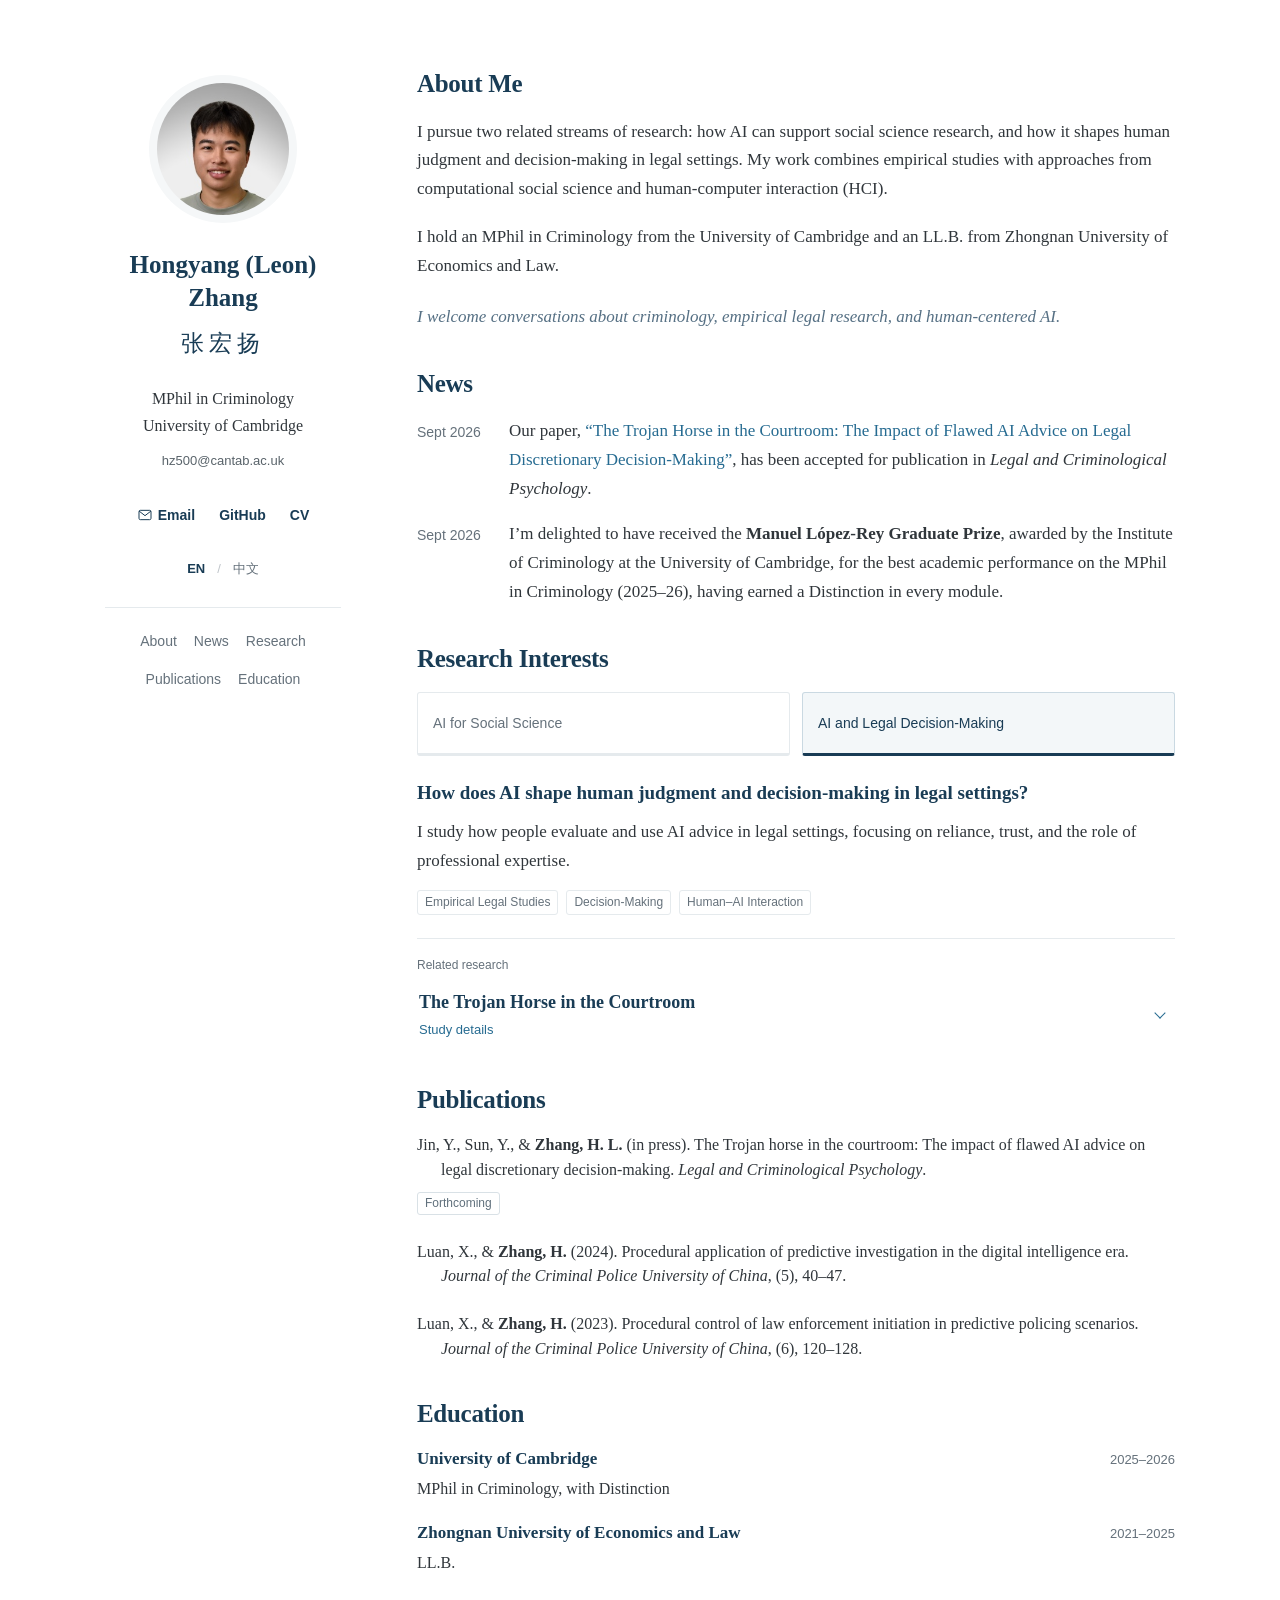
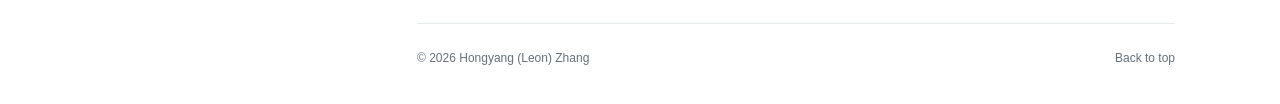
==== commit 5d7ef690: "Connect research streams with expandable accepted study" ====
--- a/index.html
+++ b/index.html
@@ -24,8 +24,8 @@
     <title>Hongyang Leon Zhang (张宏扬) | Academic Homepage</title>
     <link rel="canonical" href="https://zhy1126.github.io/Hongyang-Leon-Zhang-Homepage/" />
     <link rel="icon" href="assets/favicon.svg" type="image/svg+xml" />
-    <link rel="stylesheet" href="academic.css?v=20260930-5" />
-    <script src="script.js?v=20260930-5" defer></script>
+    <link rel="stylesheet" href="academic.css?v=20260930-6" />
+    <script src="script.js?v=20260930-6" defer></script>
     <script type="application/ld+json">
       {
         "@context": "https://schema.org",
@@ -81,6 +81,7 @@
         <nav class="site-nav" aria-label="Main navigation">
           <a href="#about" data-i18n="nav.about">About</a>
           <a href="#news" data-i18n="nav.news">News</a>
+          <a href="#interests" data-i18n="nav.interests">Research</a>
           <a href="#publications" data-i18n="nav.publications">Publications</a>
           <a href="#education" data-i18n="hero.education_label">Education</a>
         </nav>
@@ -107,17 +108,54 @@
         </section>
 
         <section id="interests" aria-labelledby="interests-title">
-          <h2 id="interests-title" data-i18n="commons.index">Research Interests</h2>
-          <div class="interest-stops" role="group" aria-label="Research interests">
-            <button type="button" data-commons-theme="criminology" class="is-active" aria-pressed="true" data-i18n="commons.node.criminology">Criminology</button>
-            <button type="button" data-commons-theme="law" aria-pressed="false" data-i18n="commons.node.law">Empirical Legal Studies</button>
-            <button type="button" data-commons-theme="decision" aria-pressed="false" data-i18n="commons.node.decision">Decision-Making</button>
-            <button type="button" data-commons-theme="hai" aria-pressed="false" data-i18n="commons.node.hai">Human–AI Interaction</button>
+          <h2 id="interests-title" data-i18n="interests.title">Research Interests</h2>
+          <div class="stream-controls" role="group" aria-label="Choose a research stream" hidden>
+            <button type="button" data-stream="social" aria-controls="stream-social" aria-pressed="false" data-i18n="stream.social.name">AI for Social Science</button>
+            <button type="button" data-stream="legal" aria-controls="stream-legal" aria-pressed="false" data-i18n="stream.legal.name">AI and Legal Decision-Making</button>
           </div>
-          <div class="interest-story" aria-live="polite">
-            <h3 id="commons-question">How do places, urban environments, and social contexts shape crime and safety?</h3>
-            <p id="commons-description">I connect criminological theory with spatial and causal evidence to study when environments prevent, concentrate, or displace harm.</p>
-            <div id="commons-tags" class="commons-tags" aria-label="Related concepts"><span>Routine activity</span><span>Crime &amp; place</span><span>Prevention</span></div>
+          <div id="stream-social" class="stream-panel" data-stream-panel="social" role="region" aria-labelledby="stream-social-question">
+            <h3 id="stream-social-question" data-i18n="stream.social.question">How can AI help us study social processes and test social science theories?</h3>
+            <p data-i18n="stream.social.body">I explore how AI can support measurement, analysis, and simulation in social science, with theory guiding both research design and interpretation.</p>
+            <ul class="research-tags">
+              <li data-i18n="tag.criminology">Criminology</li>
+              <li data-i18n="tag.css">Computational Social Science</li>
+              <li data-i18n="tag.law">Empirical Legal Studies</li>
+            </ul>
+          </div>
+          <div id="stream-legal" class="stream-panel" data-stream-panel="legal" role="region" aria-labelledby="stream-legal-question">
+            <h3 id="stream-legal-question" data-i18n="stream.legal.question">How does AI shape human judgment and decision-making in legal settings?</h3>
+            <p data-i18n="stream.legal.body">I study how people evaluate and use AI advice in legal settings, focusing on reliance, trust, and the role of professional expertise.</p>
+            <ul class="research-tags">
+              <li data-i18n="tag.law">Empirical Legal Studies</li>
+              <li data-i18n="tag.decision">Decision-Making</li>
+              <li data-i18n="tag.hai">Human–AI Interaction</li>
+            </ul>
+            <div class="related-study">
+              <p class="related-study-label" data-i18n="study.related">Related research</p>
+              <details id="study-trojan-horse" class="study-disclosure">
+                <summary>
+                  <span class="study-summary-text">
+                    <span class="study-title" data-i18n="study.trojan.title">The Trojan Horse in the Courtroom</span>
+                    <span class="study-prompt" data-i18n="study.details">Study details</span>
+                  </span>
+                  <span class="study-chevron" aria-hidden="true"></span>
+                </summary>
+                <div class="study-content">
+                  <p class="study-status" data-i18n="study.trojan.status">Accepted in <em>Legal and Criminological Psychology</em></p>
+                  <dl>
+                    <div>
+                      <dt data-i18n="study.design.label">Study design</dt>
+                      <dd data-i18n="study.trojan.design">Legal professionals, law students, and laypeople evaluated criminal and civil cases after receiving correct or flawed AI advice. We distinguished direct incorporation of the AI-provided legal basis from decisions that aligned with its recommendation.</dd>
+                    </div>
+                    <div>
+                      <dt data-i18n="study.findings.label">What we found</dt>
+                      <dd data-i18n="study.trojan.findings">Under the tested conditions, participants aligned their decisions less often with flawed than with correct AI advice. We found no statistically detectable differences in adoption by legal expertise.</dd>
+                    </div>
+                  </dl>
+                  <a class="study-publication-link" href="#publication-trojan-horse" data-i18n="study.publication">View publication details</a>
+                </div>
+              </details>
+            </div>
           </div>
         </section>
 
--- a/academic.css
+++ b/academic.css
@@ -9,13 +9,14 @@
   --sans: -apple-system, BlinkMacSystemFont, "Segoe UI", sans-serif;
 }
 * { box-sizing: border-box; }
+[hidden] { display: none !important; }
 html { scroll-behavior: smooth; scroll-padding-top: 35px; }
 body { margin: 0; background: #fff; color: var(--ink); font-family: var(--serif); font-size: 17px; line-height: 1.7; -webkit-font-smoothing: antialiased; }
 html[lang="zh-CN"] { --serif: "Songti SC", "Noto Serif SC", STSong, Georgia, serif; --sans: "PingFang SC", "Microsoft YaHei", sans-serif; }
 button, a { -webkit-tap-highlight-color: transparent; }
 a { color: var(--link); text-decoration: none; text-underline-offset: 4px; }
 a:hover { text-decoration: underline; }
-a:focus-visible, button:focus-visible { outline: 2px solid var(--link); outline-offset: 5px; border-radius: 2px; }
+a:focus-visible, button:focus-visible, summary:focus-visible { outline: 2px solid var(--link); outline-offset: 5px; border-radius: 2px; }
 button { font: inherit; cursor: pointer; }
 p { margin: 0 0 19px; }
 h1, h2, h3 { color: var(--heading); }
@@ -49,15 +50,32 @@
 .dated-row { display: grid; grid-template-columns: 53px minmax(0, 1fr); gap: 18px; }
 .dated-row time { color: var(--muted); font: 14px/1.8 var(--sans); padding-top: 3px; }
 .dated-row p { margin-bottom: 0; }
-.interest-stops { display: flex; flex-wrap: wrap; column-gap: 21px; row-gap: 7px; border-bottom: 1px solid var(--line); margin: -2px 0 16px; }
-.interest-stops button { padding: 6px 0 10px; border: 0; border-bottom: 2px solid transparent; background: none; color: #697783; font: 14px/1.5 var(--sans); }
-.interest-stops button br { display: none; }
-.interest-stops button:hover, .interest-stops button.is-active { color: var(--heading); }
-.interest-stops button.is-active { border-bottom-color: var(--heading); }
-.interest-story h3 { font-size: 17px; font-weight: 550; }
-.interest-story p { margin-bottom: 10px; }
-.commons-tags { display: flex; flex-wrap: wrap; gap: 0 10px; color: var(--muted); font: 13px/1.7 var(--sans); }
-.commons-tags span + span::before { content: "·"; margin-right: 10px; }
+.stream-controls { display: grid; grid-template-columns: repeat(2, minmax(0, 1fr)); gap: 12px; margin: 0 0 23px; }
+.stream-controls button { min-height: 64px; padding: 13px 15px; text-align: left; border: 1px solid var(--line); border-bottom: 3px solid var(--line); border-radius: 3px; background: #fff; color: var(--muted); font: 500 14px/1.5 var(--sans); }
+.stream-controls button:hover { border-color: #b6c8d3; color: var(--heading); }
+.stream-controls button[aria-pressed="true"] { border-color: #cad9e2; border-bottom-color: var(--heading); background: #f3f7f9; color: var(--heading); }
+.stream-panel + .stream-panel { margin-top: 25px; }
+.stream-controls:not([hidden]) ~ .stream-panel { margin-top: 0; }
+.stream-panel h3 { margin-bottom: 11px; font-size: 19px; font-weight: 600; }
+.stream-panel > p { margin-bottom: 14px; }
+.research-tags { display: flex; flex-wrap: wrap; gap: 6px 8px; list-style: none; padding: 0; margin: 0; color: var(--muted); font: 12px/1.6 var(--sans); }
+.research-tags li { border: 1px solid var(--line); border-radius: 3px; padding: 2px 7px; }
+.related-study { border-top: 1px solid var(--line); margin-top: 23px; padding-top: 17px; }
+.related-study-label { color: var(--muted); font: 12px/1.5 var(--sans); margin-bottom: 8px; }
+.study-disclosure summary { display: flex; justify-content: space-between; align-items: center; gap: 16px; min-height: 60px; padding: 7px 2px; list-style: none; cursor: pointer; }
+.study-disclosure summary::-webkit-details-marker { display: none; }
+.study-title { display: block; color: var(--heading); font-size: 18px; font-weight: 600; line-height: 1.45; }
+.study-prompt { display: block; color: var(--link); font: 13px/1.6 var(--sans); margin-top: 5px; }
+.study-chevron { flex: 0 0 auto; width: 8px; height: 8px; border-right: 1.5px solid var(--link); border-bottom: 1.5px solid var(--link); transform: rotate(45deg); margin: 0 9px 4px 0; }
+.study-disclosure[open] .study-chevron { transform: rotate(225deg); margin-bottom: -4px; }
+.study-content { padding-top: 13px; font-size: 16px; }
+.study-content .study-status { margin-bottom: 18px; color: #526b7a; font-size: 14px; }
+.study-content dl { margin: 0 0 16px; }
+.study-content dl > div + div { margin-top: 17px; }
+.study-content dt { font: 600 13px/1.6 var(--sans); color: var(--heading); margin-bottom: 5px; }
+.study-content dd { margin: 0; line-height: 1.65; }
+.study-publication-link { display: inline-block; padding: 7px 0; font: 14px/1.6 var(--sans); }
+#publication-trojan-horse:target { background: #f3f7f9; outline: 6px solid #f3f7f9; }
 .status { display: inline-block; color: #60707c; border: 1px solid #d9e1e6; border-radius: 3px; font: 12px/1.6 var(--sans); padding: 1px 7px; }
 .publication-list { list-style: none; padding: 0; margin: 0; }
 .publication-list li + li { margin-top: 23px; }
@@ -88,7 +106,7 @@
   body { font-size: 16px; line-height: 1.75; }
   section { margin-bottom: 32px; }
   .dated-row { grid-template-columns: 43px minmax(0, 1fr); gap: 12px; }
-  .interest-stops { column-gap: 17px; }
+  .stream-controls { gap: 8px; }
   .education-row { flex-direction: column; gap: 3px; }
   .years { order: -1; }
   footer { flex-wrap: wrap; margin-top: 30px; }
@@ -102,5 +120,9 @@
   #news .dated-row { grid-template-columns: 64px minmax(0, 1fr); }
   .lang-switch button, .profile-links a, .site-nav a { min-height: 44px; }
   .site-nav a { display: inline-flex; align-items: center; }
-  .interest-stops button { min-height: 44px; }
+  .study-publication-link { min-height: 44px; }
 }
+@media (max-width: 460px) {
+  .stream-controls { grid-template-columns: 1fr; }
+  .stream-controls button { min-height: 49px; padding: 10px 12px; }
+}
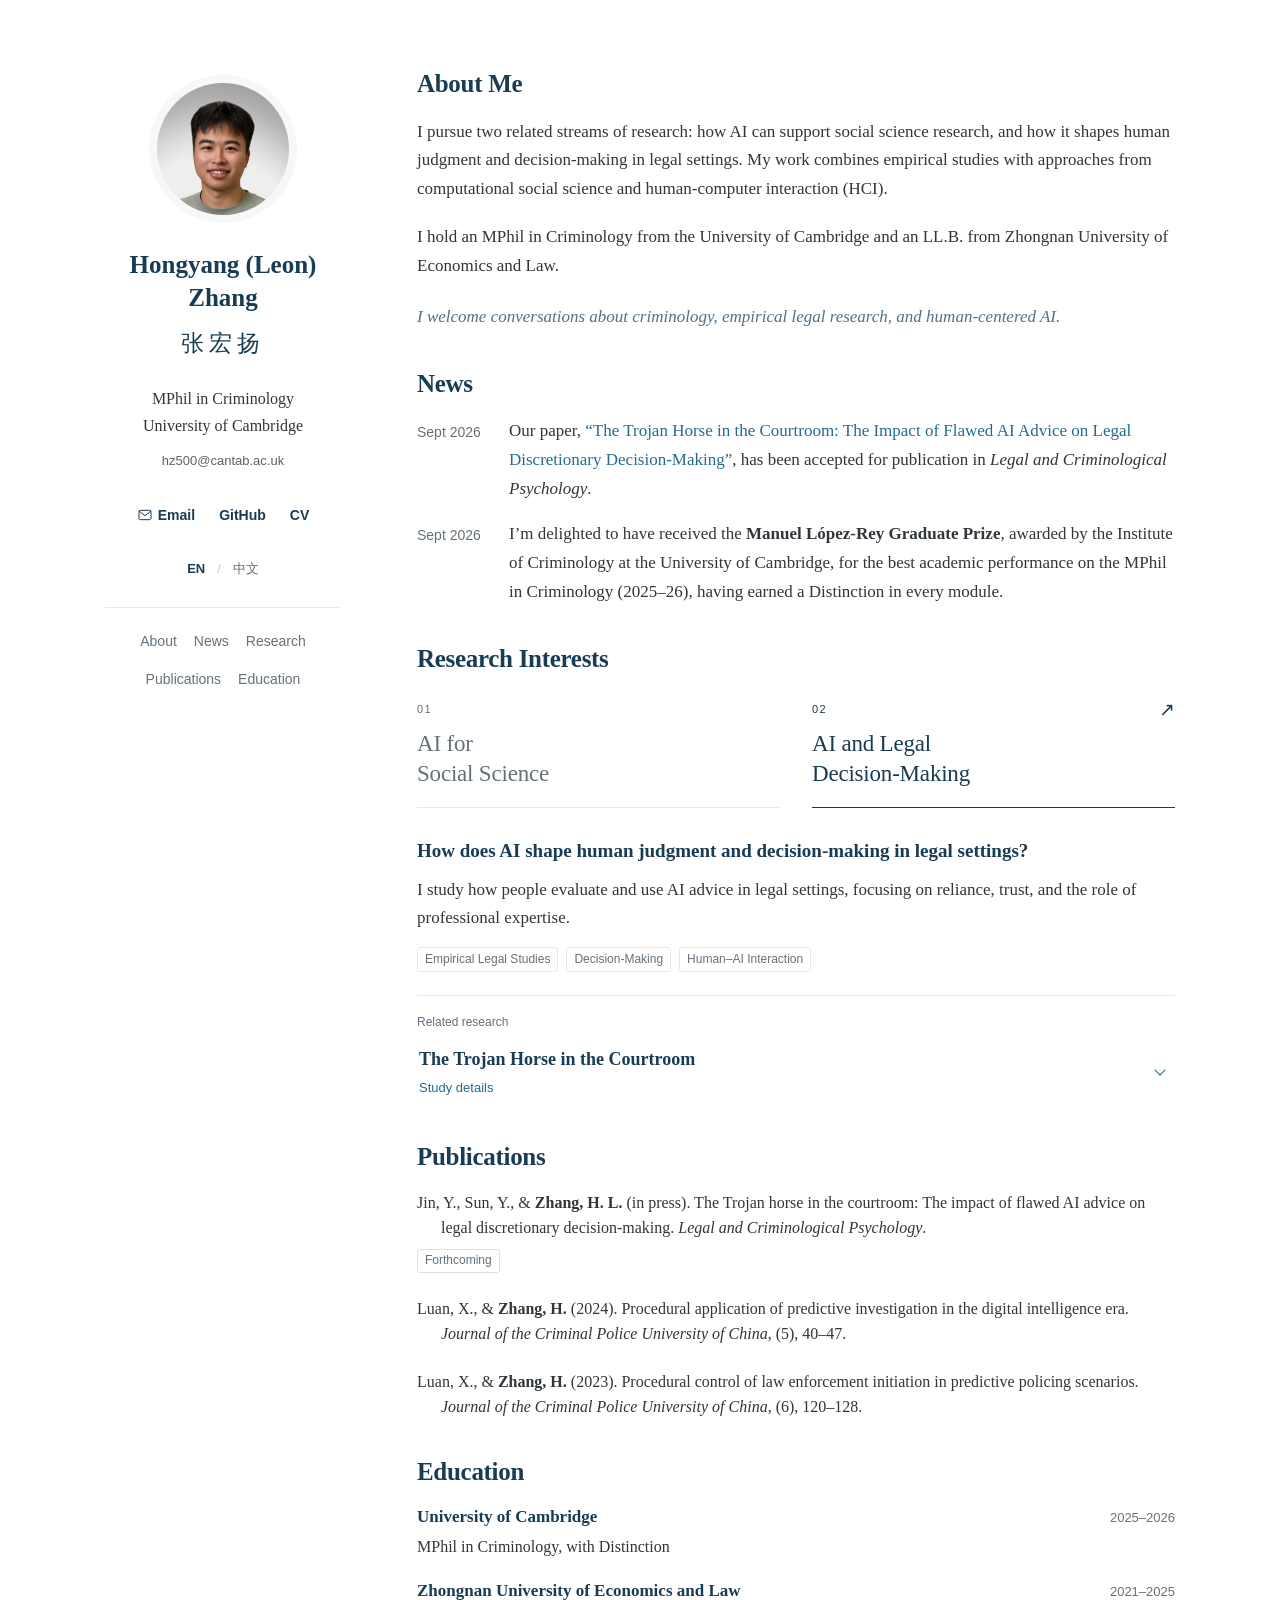
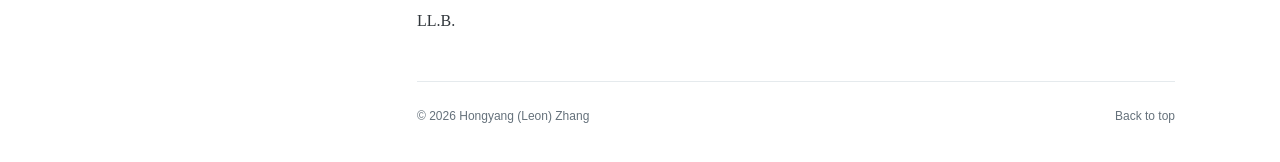
==== commit a5516aef: "Refine research stream controls with editorial typography" ====
--- a/index.html
+++ b/index.html
@@ -24,8 +24,8 @@
     <title>Hongyang Leon Zhang (张宏扬) | Academic Homepage</title>
     <link rel="canonical" href="https://zhy1126.github.io/Hongyang-Leon-Zhang-Homepage/" />
     <link rel="icon" href="assets/favicon.svg" type="image/svg+xml" />
-    <link rel="stylesheet" href="academic.css?v=20260930-6" />
-    <script src="script.js?v=20260930-6" defer></script>
+    <link rel="stylesheet" href="academic.css?v=20260930-7" />
+    <script src="script.js?v=20260930-7" defer></script>
     <script type="application/ld+json">
       {
         "@context": "https://schema.org",
@@ -110,8 +110,16 @@
         <section id="interests" aria-labelledby="interests-title">
           <h2 id="interests-title" data-i18n="interests.title">Research Interests</h2>
           <div class="stream-controls" role="group" aria-label="Choose a research stream" hidden>
-            <button type="button" data-stream="social" aria-controls="stream-social" aria-pressed="false" data-i18n="stream.social.name">AI for Social Science</button>
-            <button type="button" data-stream="legal" aria-controls="stream-legal" aria-pressed="false" data-i18n="stream.legal.name">AI and Legal Decision-Making</button>
+            <button type="button" data-stream="social" aria-controls="stream-social" aria-pressed="false">
+              <span class="stream-number" aria-hidden="true">01</span>
+              <span class="stream-direction" aria-hidden="true">↗</span>
+              <span class="stream-name" data-i18n="stream.social.name">AI for<br />Social Science</span>
+            </button>
+            <button type="button" data-stream="legal" aria-controls="stream-legal" aria-pressed="false">
+              <span class="stream-number" aria-hidden="true">02</span>
+              <span class="stream-direction" aria-hidden="true">↗</span>
+              <span class="stream-name" data-i18n="stream.legal.name">AI and Legal<br />Decision-Making</span>
+            </button>
           </div>
           <div id="stream-social" class="stream-panel" data-stream-panel="social" role="region" aria-labelledby="stream-social-question">
             <h3 id="stream-social-question" data-i18n="stream.social.question">How can AI help us study social processes and test social science theories?</h3>
--- a/academic.css
+++ b/academic.css
@@ -50,10 +50,14 @@
 .dated-row { display: grid; grid-template-columns: 53px minmax(0, 1fr); gap: 18px; }
 .dated-row time { color: var(--muted); font: 14px/1.8 var(--sans); padding-top: 3px; }
 .dated-row p { margin-bottom: 0; }
-.stream-controls { display: grid; grid-template-columns: repeat(2, minmax(0, 1fr)); gap: 12px; margin: 0 0 23px; }
-.stream-controls button { min-height: 64px; padding: 13px 15px; text-align: left; border: 1px solid var(--line); border-bottom: 3px solid var(--line); border-radius: 3px; background: #fff; color: var(--muted); font: 500 14px/1.5 var(--sans); }
-.stream-controls button:hover { border-color: #b6c8d3; color: var(--heading); }
-.stream-controls button[aria-pressed="true"] { border-color: #cad9e2; border-bottom-color: var(--heading); background: #f3f7f9; color: var(--heading); }
+.stream-controls { display: grid; grid-template-columns: repeat(2, minmax(0, 1fr)); gap: 32px; margin: 25px 0 29px; }
+.stream-controls button { display: grid; grid-template-columns: 1fr auto; align-content: start; align-items: center; row-gap: 10px; min-width: 0; padding: 0 0 18px; text-align: left; border: 0; border-bottom: 1px solid var(--line); border-radius: 0; background: transparent; color: var(--muted); transition: color 160ms ease, border-color 160ms ease; }
+.stream-number { font: 11px/1.5 var(--sans); letter-spacing: .12em; }
+.stream-name { grid-column: 1 / -1; font: 500 23px/1.3 var(--serif); letter-spacing: -.2px; }
+.stream-direction { font: 19px/1 var(--sans); opacity: 0; transform: translate(-3px, 3px); transition: opacity 160ms ease, transform 160ms ease; }
+.stream-controls button:hover { color: var(--heading); border-bottom-color: #b6c8d3; }
+.stream-controls button[aria-pressed="true"] { border-bottom-color: var(--heading); color: var(--heading); }
+.stream-controls button[aria-pressed="true"] .stream-direction, .stream-controls button:hover .stream-direction, .stream-controls button:focus-visible .stream-direction { opacity: 1; transform: translate(0, 0); }
 .stream-panel + .stream-panel { margin-top: 25px; }
 .stream-controls:not([hidden]) ~ .stream-panel { margin-top: 0; }
 .stream-panel h3 { margin-bottom: 11px; font-size: 19px; font-weight: 600; }
@@ -106,7 +110,7 @@
   body { font-size: 16px; line-height: 1.75; }
   section { margin-bottom: 32px; }
   .dated-row { grid-template-columns: 43px minmax(0, 1fr); gap: 12px; }
-  .stream-controls { gap: 8px; }
+  .stream-controls { gap: 24px; }
   .education-row { flex-direction: column; gap: 3px; }
   .years { order: -1; }
   footer { flex-wrap: wrap; margin-top: 30px; }
@@ -123,6 +127,8 @@
   .study-publication-link { min-height: 44px; }
 }
 @media (max-width: 460px) {
-  .stream-controls { grid-template-columns: 1fr; }
-  .stream-controls button { min-height: 49px; padding: 10px 12px; }
+  .stream-controls { gap: 20px; margin-top: 23px; }
+  .stream-name { font-size: 20px; }
 }
+@media (max-width: 380px) { .stream-name { font-size: 18px; } }
+@media (prefers-reduced-motion: reduce) { .stream-controls button, .stream-direction { transition: none; } }
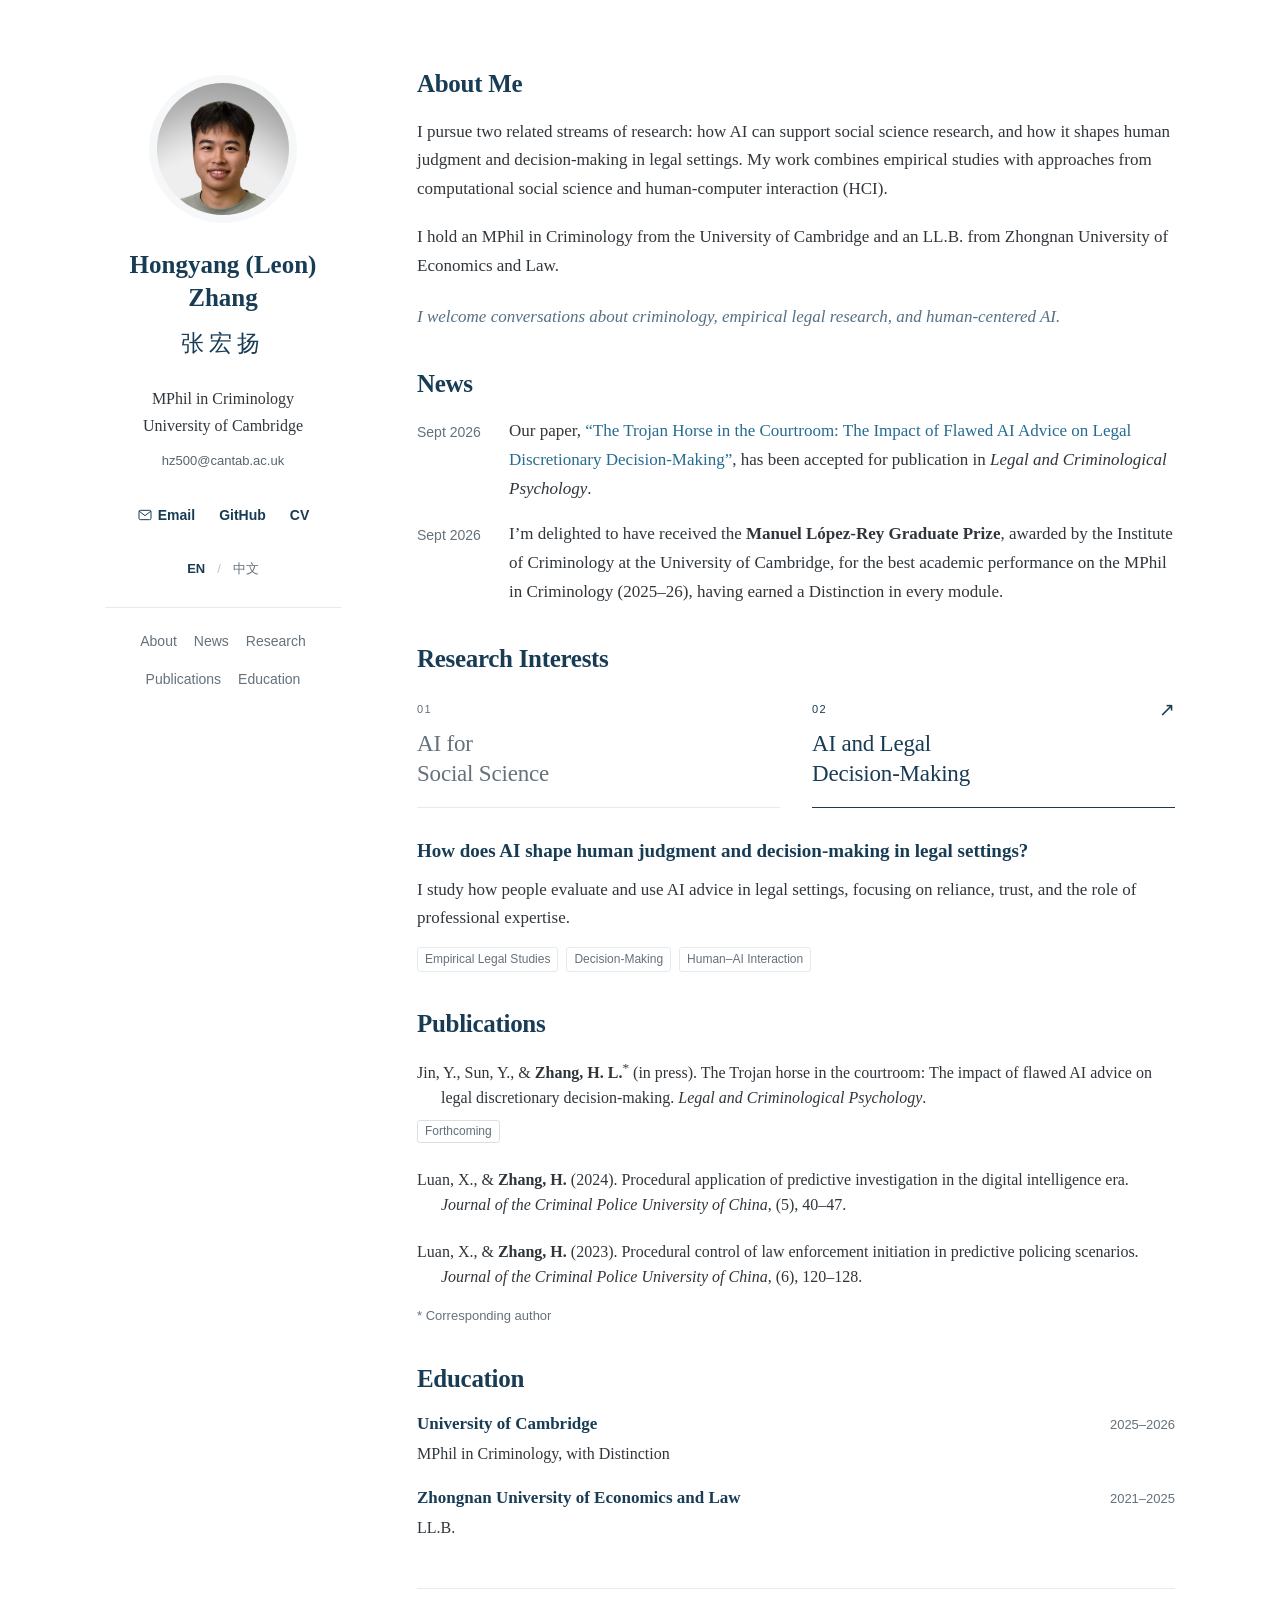
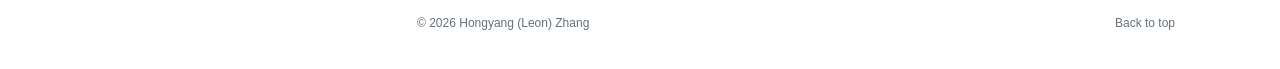
==== commit a175deb8: "Remove related study and mark corresponding author" ====
--- a/index.html
+++ b/index.html
@@ -24,8 +24,8 @@
     <title>Hongyang Leon Zhang (张宏扬) | Academic Homepage</title>
     <link rel="canonical" href="https://zhy1126.github.io/Hongyang-Leon-Zhang-Homepage/" />
     <link rel="icon" href="assets/favicon.svg" type="image/svg+xml" />
-    <link rel="stylesheet" href="academic.css?v=20260930-7" />
-    <script src="script.js?v=20260930-7" defer></script>
+    <link rel="stylesheet" href="academic.css?v=20260930-8" />
+    <script src="script.js?v=20260930-8" defer></script>
     <script type="application/ld+json">
       {
         "@context": "https://schema.org",
@@ -138,32 +138,6 @@
               <li data-i18n="tag.decision">Decision-Making</li>
               <li data-i18n="tag.hai">Human–AI Interaction</li>
             </ul>
-            <div class="related-study">
-              <p class="related-study-label" data-i18n="study.related">Related research</p>
-              <details id="study-trojan-horse" class="study-disclosure">
-                <summary>
-                  <span class="study-summary-text">
-                    <span class="study-title" data-i18n="study.trojan.title">The Trojan Horse in the Courtroom</span>
-                    <span class="study-prompt" data-i18n="study.details">Study details</span>
-                  </span>
-                  <span class="study-chevron" aria-hidden="true"></span>
-                </summary>
-                <div class="study-content">
-                  <p class="study-status" data-i18n="study.trojan.status">Accepted in <em>Legal and Criminological Psychology</em></p>
-                  <dl>
-                    <div>
-                      <dt data-i18n="study.design.label">Study design</dt>
-                      <dd data-i18n="study.trojan.design">Legal professionals, law students, and laypeople evaluated criminal and civil cases after receiving correct or flawed AI advice. We distinguished direct incorporation of the AI-provided legal basis from decisions that aligned with its recommendation.</dd>
-                    </div>
-                    <div>
-                      <dt data-i18n="study.findings.label">What we found</dt>
-                      <dd data-i18n="study.trojan.findings">Under the tested conditions, participants aligned their decisions less often with flawed than with correct AI advice. We found no statistically detectable differences in adoption by legal expertise.</dd>
-                    </div>
-                  </dl>
-                  <a class="study-publication-link" href="#publication-trojan-horse" data-i18n="study.publication">View publication details</a>
-                </div>
-              </details>
-            </div>
           </div>
         </section>
 
@@ -171,7 +145,7 @@
           <h2 id="publications-title" data-i18n="nav.publications">Publications</h2>
           <ol class="publication-list">
             <li id="publication-trojan-horse">
-              <p class="apa-reference" lang="en">Jin, Y., Sun, Y., &amp; <strong>Zhang, H. L.</strong> (in press). The Trojan horse in the courtroom: The impact of flawed AI advice on legal discretionary decision-making. <em>Legal and Criminological Psychology</em>.</p>
+              <p class="apa-reference" lang="en">Jin, Y., Sun, Y., &amp; <strong>Zhang, H. L.</strong><sup aria-describedby="corresponding-author-note">*</sup> (in press). The Trojan horse in the courtroom: The impact of flawed AI advice on legal discretionary decision-making. <em>Legal and Criminological Psychology</em>.</p>
               <span class="status" data-i18n="publication.forthcoming">Forthcoming</span>
             </li>
             <li>
@@ -181,6 +155,7 @@
               <p class="apa-reference" data-i18n="publication.two.reference">Luan, X., &amp; <strong>Zhang, H.</strong> (2023). Procedural control of law enforcement initiation in predictive policing scenarios. <em>Journal of the Criminal Police University of China</em>, (6), 120–128.</p>
             </li>
           </ol>
+          <p class="publication-note" id="corresponding-author-note" data-i18n="publication.corresponding">* Corresponding author</p>
         </section>
 
         <section id="education" aria-labelledby="education-title">
--- a/academic.css
+++ b/academic.css
@@ -16,7 +16,7 @@
 button, a { -webkit-tap-highlight-color: transparent; }
 a { color: var(--link); text-decoration: none; text-underline-offset: 4px; }
 a:hover { text-decoration: underline; }
-a:focus-visible, button:focus-visible, summary:focus-visible { outline: 2px solid var(--link); outline-offset: 5px; border-radius: 2px; }
+a:focus-visible, button:focus-visible { outline: 2px solid var(--link); outline-offset: 5px; border-radius: 2px; }
 button { font: inherit; cursor: pointer; }
 p { margin: 0 0 19px; }
 h1, h2, h3 { color: var(--heading); }
@@ -64,23 +64,9 @@
 .stream-panel > p { margin-bottom: 14px; }
 .research-tags { display: flex; flex-wrap: wrap; gap: 6px 8px; list-style: none; padding: 0; margin: 0; color: var(--muted); font: 12px/1.6 var(--sans); }
 .research-tags li { border: 1px solid var(--line); border-radius: 3px; padding: 2px 7px; }
-.related-study { border-top: 1px solid var(--line); margin-top: 23px; padding-top: 17px; }
-.related-study-label { color: var(--muted); font: 12px/1.5 var(--sans); margin-bottom: 8px; }
-.study-disclosure summary { display: flex; justify-content: space-between; align-items: center; gap: 16px; min-height: 60px; padding: 7px 2px; list-style: none; cursor: pointer; }
-.study-disclosure summary::-webkit-details-marker { display: none; }
-.study-title { display: block; color: var(--heading); font-size: 18px; font-weight: 600; line-height: 1.45; }
-.study-prompt { display: block; color: var(--link); font: 13px/1.6 var(--sans); margin-top: 5px; }
-.study-chevron { flex: 0 0 auto; width: 8px; height: 8px; border-right: 1.5px solid var(--link); border-bottom: 1.5px solid var(--link); transform: rotate(45deg); margin: 0 9px 4px 0; }
-.study-disclosure[open] .study-chevron { transform: rotate(225deg); margin-bottom: -4px; }
-.study-content { padding-top: 13px; font-size: 16px; }
-.study-content .study-status { margin-bottom: 18px; color: #526b7a; font-size: 14px; }
-.study-content dl { margin: 0 0 16px; }
-.study-content dl > div + div { margin-top: 17px; }
-.study-content dt { font: 600 13px/1.6 var(--sans); color: var(--heading); margin-bottom: 5px; }
-.study-content dd { margin: 0; line-height: 1.65; }
-.study-publication-link { display: inline-block; padding: 7px 0; font: 14px/1.6 var(--sans); }
 #publication-trojan-horse:target { background: #f3f7f9; outline: 6px solid #f3f7f9; }
 .status { display: inline-block; color: #60707c; border: 1px solid #d9e1e6; border-radius: 3px; font: 12px/1.6 var(--sans); padding: 1px 7px; }
+.publication-note { margin: 16px 0 0; color: var(--muted); font: 13px/1.6 var(--sans); }
 .publication-list { list-style: none; padding: 0; margin: 0; }
 .publication-list li + li { margin-top: 23px; }
 .publication-list p { font-size: 16px; line-height: 1.55; }
@@ -124,7 +110,6 @@
   #news .dated-row { grid-template-columns: 64px minmax(0, 1fr); }
   .lang-switch button, .profile-links a, .site-nav a { min-height: 44px; }
   .site-nav a { display: inline-flex; align-items: center; }
-  .study-publication-link { min-height: 44px; }
 }
 @media (max-width: 460px) {
   .stream-controls { gap: 20px; margin-top: 23px; }
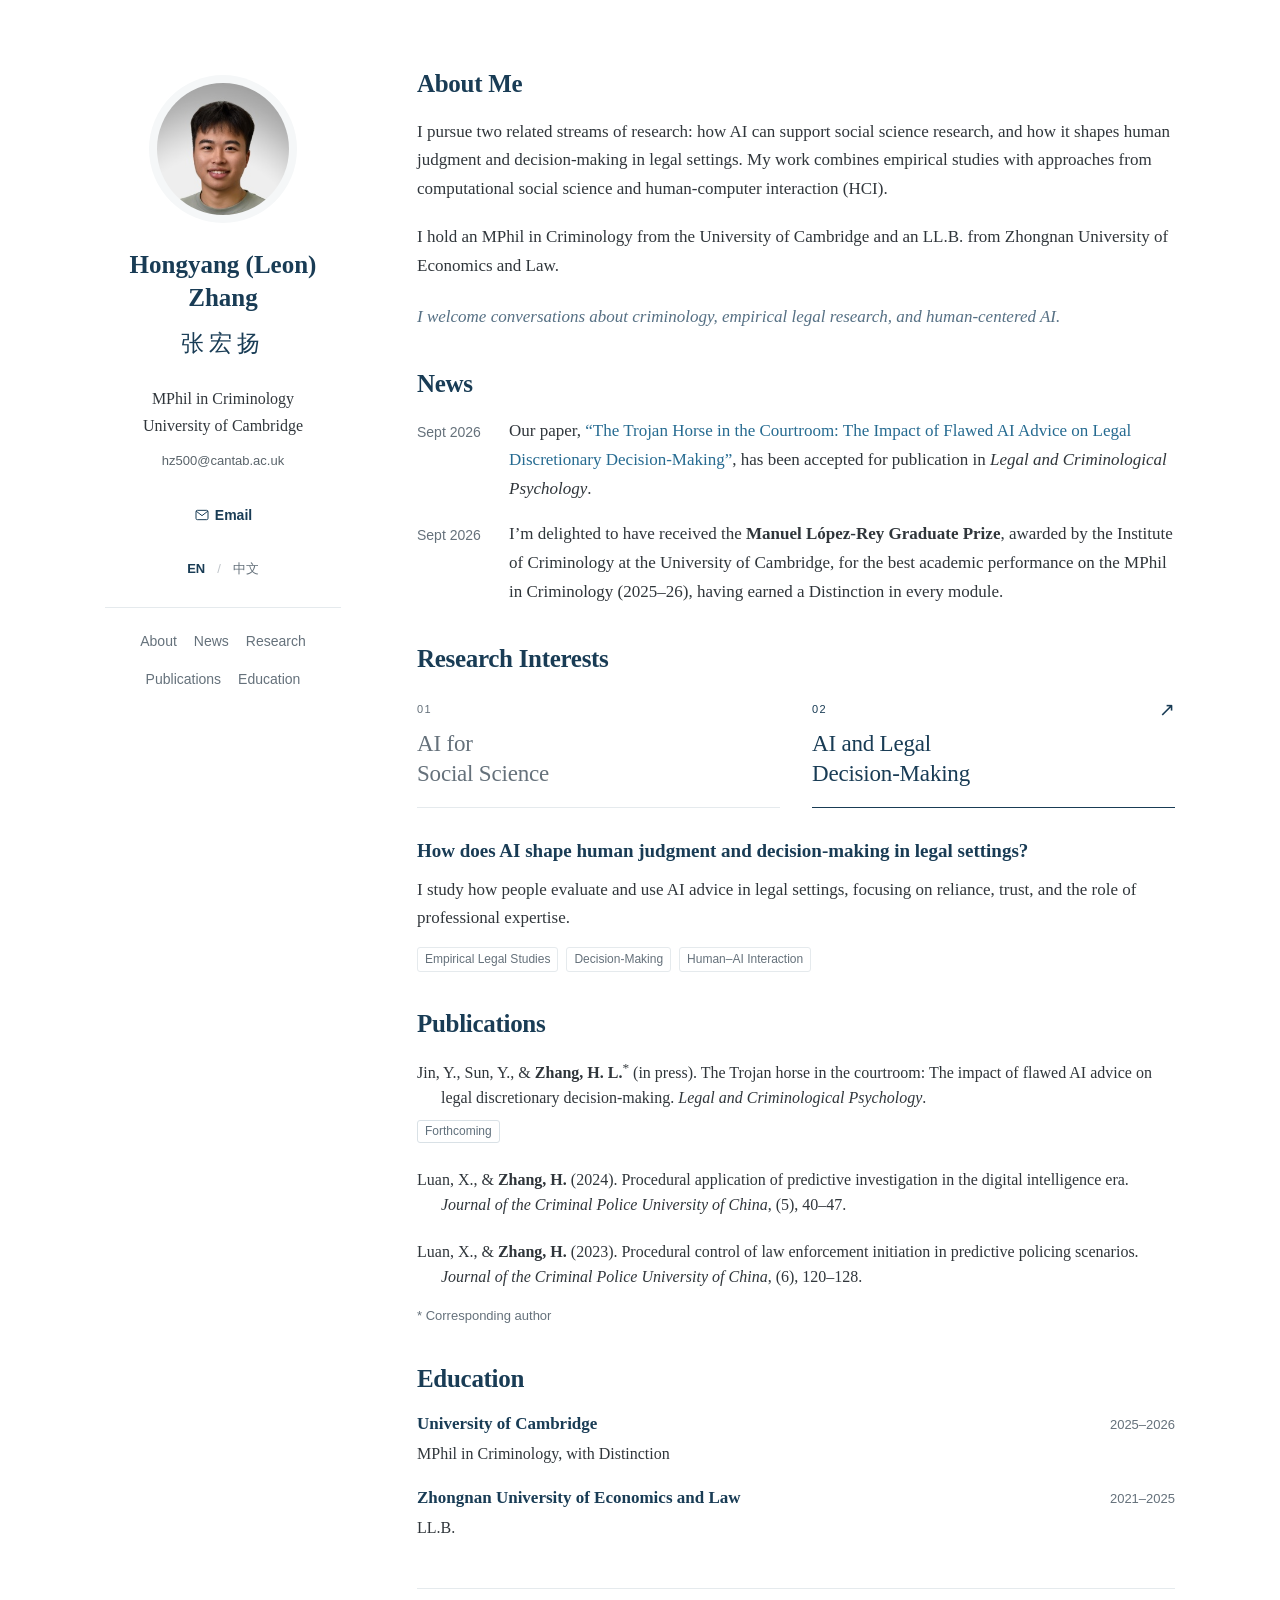
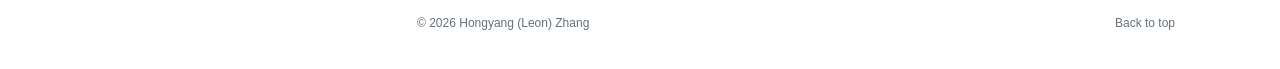
==== commit 4634f3a2: "Hide GitHub and CV links on homepage" ====
--- a/index.html
+++ b/index.html
@@ -25,7 +25,7 @@
     <link rel="canonical" href="https://zhy1126.github.io/Hongyang-Leon-Zhang-Homepage/" />
     <link rel="icon" href="assets/favicon.svg" type="image/svg+xml" />
     <link rel="stylesheet" href="academic.css?v=20260930-8" />
-    <script src="script.js?v=20260930-8" defer></script>
+    <script src="script.js?v=20260930-9" defer></script>
     <script type="application/ld+json">
       {
         "@context": "https://schema.org",
@@ -42,7 +42,6 @@
           "image": "https://zhy1126.github.io/Hongyang-Leon-Zhang-Homepage/assets/Hongyang_Zhang.jpg",
           "email": "hz500@cantab.ac.uk",
           "description": "Researcher in criminology, empirical legal studies, decision-making, and human–AI interaction.",
-          "sameAs": ["https://github.com/zhy1126"],
           "alumniOf": [
             {"@type": "CollegeOrUniversity", "name": "University of Cambridge"},
             {"@type": "CollegeOrUniversity", "name": "Zhongnan University of Economics and Law"}
@@ -70,8 +69,6 @@
             <svg viewBox="0 0 24 24" aria-hidden="true"><rect x="3" y="5" width="18" height="14" rx="2" /><path d="m3 6 9 7 9-7" /></svg>
             <span data-i18n="hero.email_label">Email</span>
           </a>
-          <a href="https://github.com/zhy1126" target="_blank" rel="noreferrer">GitHub</a>
-          <a href="assets/Hongyang_Zhang_CV.pdf" target="_blank" rel="noreferrer" data-i18n="nav.cv">CV</a>
         </div>
         <div class="lang-switch" role="group" aria-label="Language">
           <button type="button" data-lang="en" class="is-active" aria-pressed="true">EN</button>
